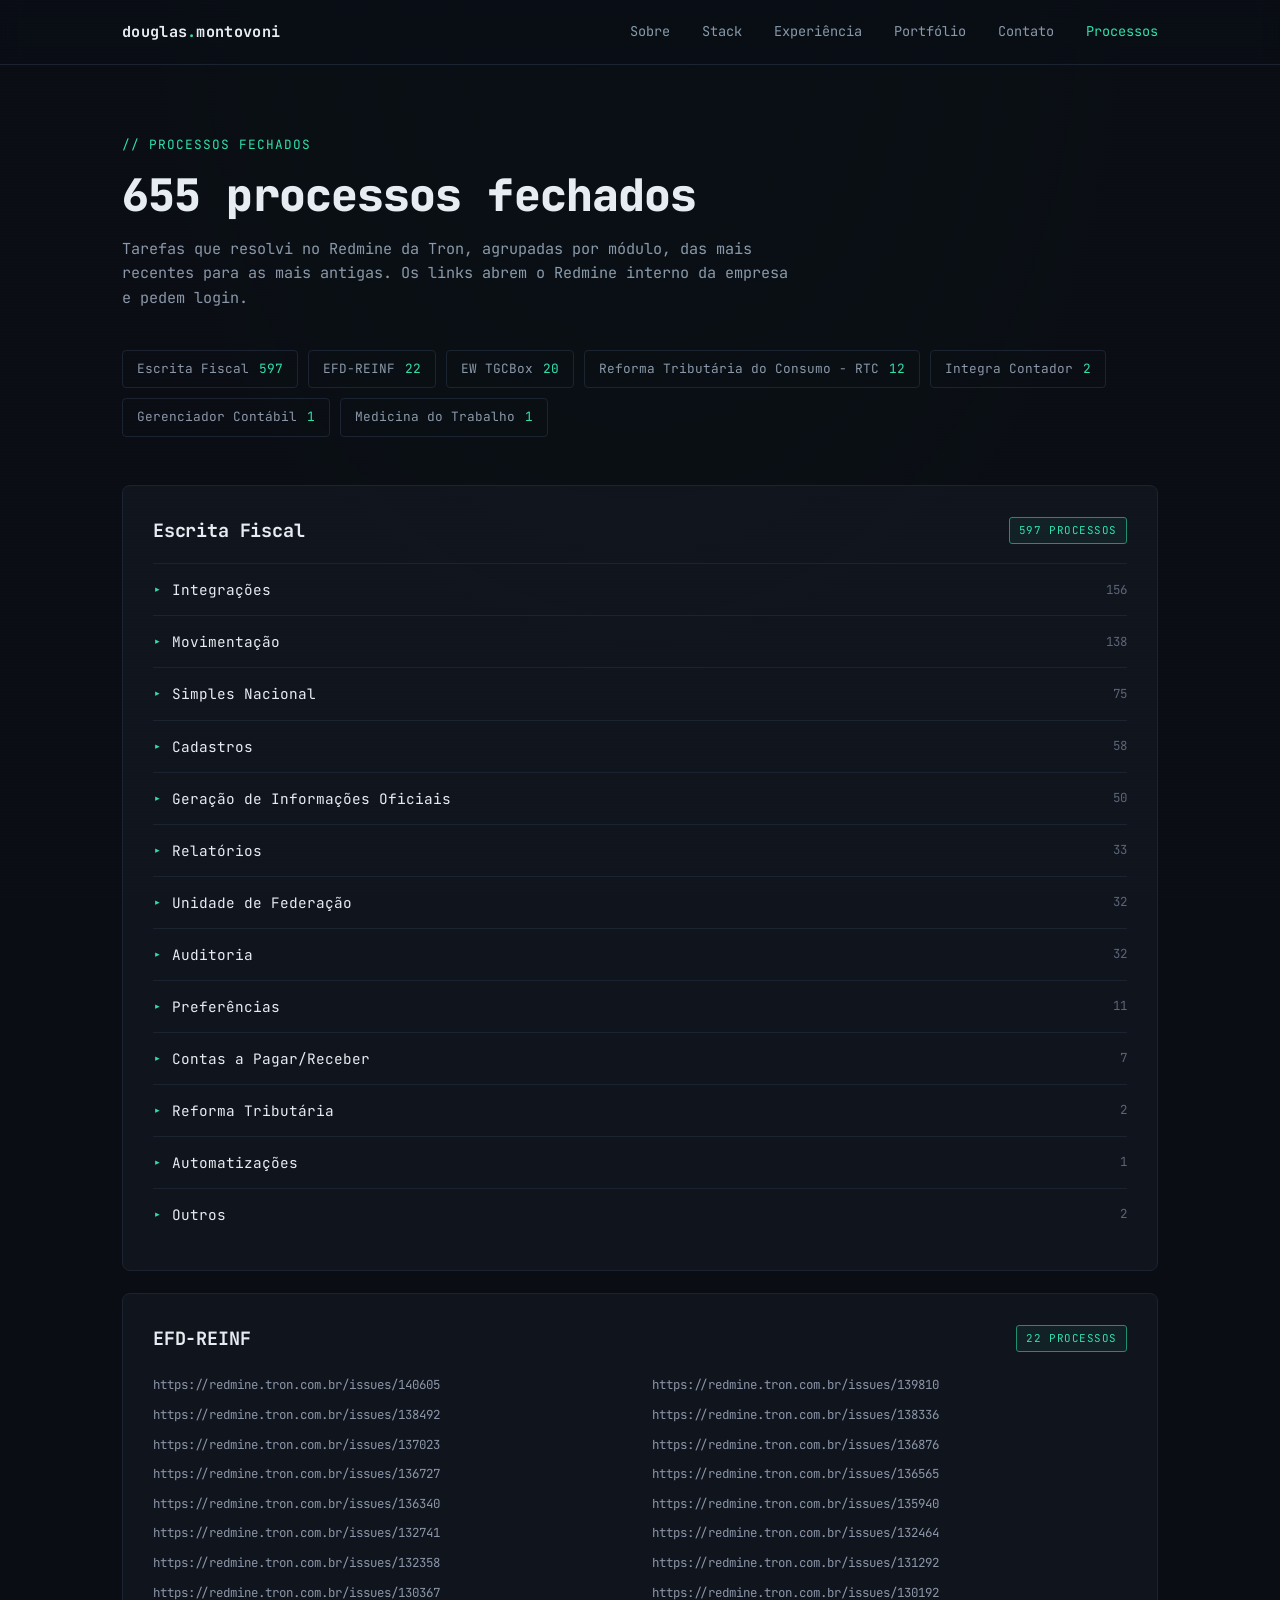
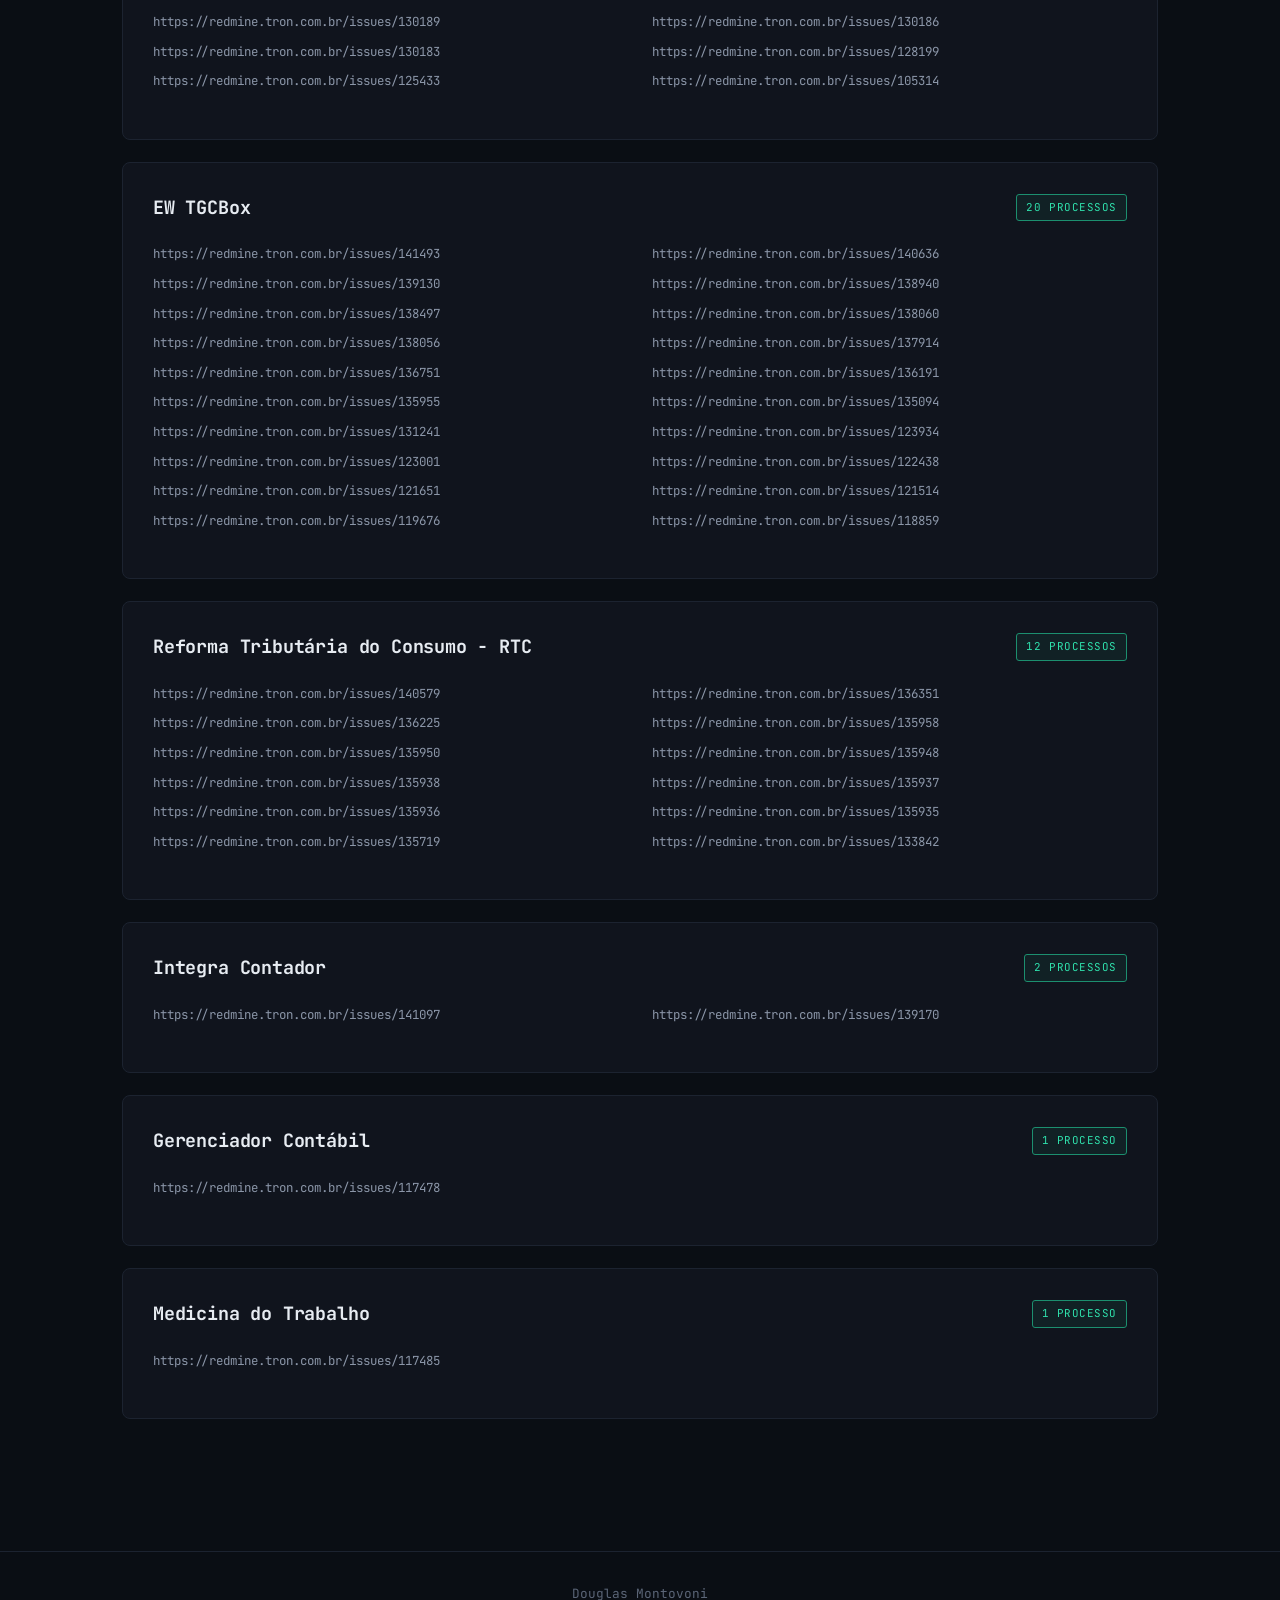
==== processos.html @ 81b737e0 "Portfólio com dados do Redmine e lista de processos fechados por módulo" ====
<!DOCTYPE html>
<html lang="pt-BR">
<head>
<meta charset="UTF-8">
<meta name="viewport" content="width=device-width, initial-scale=1.0">
<title>douglas.montovoni · processos</title>
<meta name="description" content="Processos fechados por Douglas Montovoni no Redmine da Tron Informática, agrupados por módulo.">
<link rel="preconnect" href="https://fonts.googleapis.com">
<link rel="preconnect" href="https://fonts.gstatic.com" crossorigin>
<link href="https://fonts.googleapis.com/css2?family=JetBrains+Mono:ital,wght@0,400;0,500;0,600;0,700;0,800;1,400&display=swap" rel="stylesheet">
<link rel="stylesheet" href="style.css">
</head>
<body>

<div class="scanline" aria-hidden="true"></div>

<header class="nav">
  <div class="nav-inner">
    <a href="index.html" class="logo">douglas<span class="dot">.</span>montovoni</a>
    <nav class="nav-links">
      <a href="index.html#sobre">Sobre</a>
      <a href="index.html#stack">Stack</a>
      <a href="index.html#experiencia">Experiência</a>
      <a href="index.html#portfolio">Portfólio</a>
      <a href="index.html#contato">Contato</a>
      <a href="processos.html" class="active" aria-current="page">Processos</a>
    </nav>
    <button class="nav-toggle" id="navToggle" aria-label="Abrir menu" aria-expanded="false">
      <span></span><span></span><span></span>
    </button>
  </div>
</header>

<main id="top">

  <section class="section proc-page">
    <p class="eyebrow">// processos fechados</p>
    <h1 class="proc-title">655 processos fechados</h1>
    <p class="section-lead">
      Tarefas que resolvi no Redmine da Tron, agrupadas por módulo, das mais recentes para as
      mais antigas. Os links abrem o Redmine interno da empresa e pedem login.
    </p>

    <nav class="proc-index" aria-label="Módulos">
      <a href="#escrita-fiscal">Escrita Fiscal<span>597</span></a>
      <a href="#efd-reinf">EFD-REINF<span>22</span></a>
      <a href="#ew-tgcbox">EW TGCBox<span>20</span></a>
      <a href="#rtc">Reforma Tributária do Consumo - RTC<span>12</span></a>
      <a href="#integra-contador">Integra Contador<span>2</span></a>
      <a href="#gerenciador-contabil">Gerenciador Contábil<span>1</span></a>
      <a href="#medicina-do-trabalho">Medicina do Trabalho<span>1</span></a>
    </nav>

    <section class="proc-group" id="escrita-fiscal">
      <div class="proc-head">
        <h2>Escrita Fiscal</h2>
        <span class="badge badge-green">597 PROCESSOS</span>
      </div>
      <details class="proc-module">
        <summary>Integrações<span>156</span></summary>
        <ul class="proc-links">
          <li><a href="https://redmine.tron.com.br/issues/141479" target="_blank" rel="noopener">https://redmine.tron.com.br/issues/141479</a></li>
          <li><a href="https://redmine.tron.com.br/issues/141370" target="_blank" rel="noopener">https://redmine.tron.com.br/issues/141370</a></li>
          <li><a href="https://redmine.tron.com.br/issues/141354" target="_blank" rel="noopener">https://redmine.tron.com.br/issues/141354</a></li>
          <li><a href="https://redmine.tron.com.br/issues/140937" target="_blank" rel="noopener">https://redmine.tron.com.br/issues/140937</a></li>
          <li><a href="https://redmine.tron.com.br/issues/140872" target="_blank" rel="noopener">https://redmine.tron.com.br/issues/140872</a></li>
          <li><a href="https://redmine.tron.com.br/issues/140393" target="_blank" rel="noopener">https://redmine.tron.com.br/issues/140393</a></li>
          <li><a href="https://redmine.tron.com.br/issues/140334" target="_blank" rel="noopener">https://redmine.tron.com.br/issues/140334</a></li>
          <li><a href="https://redmine.tron.com.br/issues/140317" target="_blank" rel="noopener">https://redmine.tron.com.br/issues/140317</a></li>
          <li><a href="https://redmine.tron.com.br/issues/140130" target="_blank" rel="noopener">https://redmine.tron.com.br/issues/140130</a></li>
          <li><a href="https://redmine.tron.com.br/issues/139894" target="_blank" rel="noopener">https://redmine.tron.com.br/issues/139894</a></li>
          <li><a href="https://redmine.tron.com.br/issues/139866" target="_blank" rel="noopener">https://redmine.tron.com.br/issues/139866</a></li>
          <li><a href="https://redmine.tron.com.br/issues/139793" target="_blank" rel="noopener">https://redmine.tron.com.br/issues/139793</a></li>
          <li><a href="https://redmine.tron.com.br/issues/139784" target="_blank" rel="noopener">https://redmine.tron.com.br/issues/139784</a></li>
          <li><a href="https://redmine.tron.com.br/issues/139617" target="_blank" rel="noopener">https://redmine.tron.com.br/issues/139617</a></li>
          <li><a href="https://redmine.tron.com.br/issues/139510" target="_blank" rel="noopener">https://redmine.tron.com.br/issues/139510</a></li>
          <li><a href="https://redmine.tron.com.br/issues/139502" target="_blank" rel="noopener">https://redmine.tron.com.br/issues/139502</a></li>
          <li><a href="https://redmine.tron.com.br/issues/138902" target="_blank" rel="noopener">https://redmine.tron.com.br/issues/138902</a></li>
          <li><a href="https://redmine.tron.com.br/issues/138738" target="_blank" rel="noopener">https://redmine.tron.com.br/issues/138738</a></li>
          <li><a href="https://redmine.tron.com.br/issues/138735" target="_blank" rel="noopener">https://redmine.tron.com.br/issues/138735</a></li>
          <li><a href="https://redmine.tron.com.br/issues/138684" target="_blank" rel="noopener">https://redmine.tron.com.br/issues/138684</a></li>
          <li><a href="https://redmine.tron.com.br/issues/138554" target="_blank" rel="noopener">https://redmine.tron.com.br/issues/138554</a></li>
          <li><a href="https://redmine.tron.com.br/issues/138434" target="_blank" rel="noopener">https://redmine.tron.com.br/issues/138434</a></li>
          <li><a href="https://redmine.tron.com.br/issues/138380" target="_blank" rel="noopener">https://redmine.tron.com.br/issues/138380</a></li>
          <li><a href="https://redmine.tron.com.br/issues/138280" target="_blank" rel="noopener">https://redmine.tron.com.br/issues/138280</a></li>
          <li><a href="https://redmine.tron.com.br/issues/138157" target="_blank" rel="noopener">https://redmine.tron.com.br/issues/138157</a></li>
          <li><a href="https://redmine.tron.com.br/issues/137812" target="_blank" rel="noopener">https://redmine.tron.com.br/issues/137812</a></li>
          <li><a href="https://redmine.tron.com.br/issues/137732" target="_blank" rel="noopener">https://redmine.tron.com.br/issues/137732</a></li>
          <li><a href="https://redmine.tron.com.br/issues/137659" target="_blank" rel="noopener">https://redmine.tron.com.br/issues/137659</a></li>
          <li><a href="https://redmine.tron.com.br/issues/137511" target="_blank" rel="noopener">https://redmine.tron.com.br/issues/137511</a></li>
          <li><a href="https://redmine.tron.com.br/issues/137447" target="_blank" rel="noopener">https://redmine.tron.com.br/issues/137447</a></li>
          <li><a href="https://redmine.tron.com.br/issues/137438" target="_blank" rel="noopener">https://redmine.tron.com.br/issues/137438</a></li>
          <li><a href="https://redmine.tron.com.br/issues/137350" target="_blank" rel="noopener">https://redmine.tron.com.br/issues/137350</a></li>
          <li><a href="https://redmine.tron.com.br/issues/137327" target="_blank" rel="noopener">https://redmine.tron.com.br/issues/137327</a></li>
          <li><a href="https://redmine.tron.com.br/issues/137308" target="_blank" rel="noopener">https://redmine.tron.com.br/issues/137308</a></li>
          <li><a href="https://redmine.tron.com.br/issues/137244" target="_blank" rel="noopener">https://redmine.tron.com.br/issues/137244</a></li>
          <li><a href="https://redmine.tron.com.br/issues/137202" target="_blank" rel="noopener">https://redmine.tron.com.br/issues/137202</a></li>
          <li><a href="https://redmine.tron.com.br/issues/137103" target="_blank" rel="noopener">https://redmine.tron.com.br/issues/137103</a></li>
          <li><a href="https://redmine.tron.com.br/issues/136828" target="_blank" rel="noopener">https://redmine.tron.com.br/issues/136828</a></li>
          <li><a href="https://redmine.tron.com.br/issues/136823" target="_blank" rel="noopener">https://redmine.tron.com.br/issues/136823</a></li>
          <li><a href="https://redmine.tron.com.br/issues/136818" target="_blank" rel="noopener">https://redmine.tron.com.br/issues/136818</a></li>
          <li><a href="https://redmine.tron.com.br/issues/136585" target="_blank" rel="noopener">https://redmine.tron.com.br/issues/136585</a></li>
          <li><a href="https://redmine.tron.com.br/issues/136570" target="_blank" rel="noopener">https://redmine.tron.com.br/issues/136570</a></li>
          <li><a href="https://redmine.tron.com.br/issues/136563" target="_blank" rel="noopener">https://redmine.tron.com.br/issues/136563</a></li>
          <li><a href="https://redmine.tron.com.br/issues/136557" target="_blank" rel="noopener">https://redmine.tron.com.br/issues/136557</a></li>
          <li><a href="https://redmine.tron.com.br/issues/136524" target="_blank" rel="noopener">https://redmine.tron.com.br/issues/136524</a></li>
          <li><a href="https://redmine.tron.com.br/issues/136482" target="_blank" rel="noopener">https://redmine.tron.com.br/issues/136482</a></li>
          <li><a href="https://redmine.tron.com.br/issues/136411" target="_blank" rel="noopener">https://redmine.tron.com.br/issues/136411</a></li>
          <li><a href="https://redmine.tron.com.br/issues/136393" target="_blank" rel="noopener">https://redmine.tron.com.br/issues/136393</a></li>
          <li><a href="https://redmine.tron.com.br/issues/136117" target="_blank" rel="noopener">https://redmine.tron.com.br/issues/136117</a></li>
          <li><a href="https://redmine.tron.com.br/issues/136097" target="_blank" rel="noopener">https://redmine.tron.com.br/issues/136097</a></li>
          <li><a href="https://redmine.tron.com.br/issues/136036" target="_blank" rel="noopener">https://redmine.tron.com.br/issues/136036</a></li>
          <li><a href="https://redmine.tron.com.br/issues/136034" target="_blank" rel="noopener">https://redmine.tron.com.br/issues/136034</a></li>
          <li><a href="https://redmine.tron.com.br/issues/136032" target="_blank" rel="noopener">https://redmine.tron.com.br/issues/136032</a></li>
          <li><a href="https://redmine.tron.com.br/issues/135806" target="_blank" rel="noopener">https://redmine.tron.com.br/issues/135806</a></li>
          <li><a href="https://redmine.tron.com.br/issues/135145" target="_blank" rel="noopener">https://redmine.tron.com.br/issues/135145</a></li>
          <li><a href="https://redmine.tron.com.br/issues/135085" target="_blank" rel="noopener">https://redmine.tron.com.br/issues/135085</a></li>
          <li><a href="https://redmine.tron.com.br/issues/134230" target="_blank" rel="noopener">https://redmine.tron.com.br/issues/134230</a></li>
          <li><a href="https://redmine.tron.com.br/issues/134221" target="_blank" rel="noopener">https://redmine.tron.com.br/issues/134221</a></li>
          <li><a href="https://redmine.tron.com.br/issues/134104" target="_blank" rel="noopener">https://redmine.tron.com.br/issues/134104</a></li>
          <li><a href="https://redmine.tron.com.br/issues/134004" target="_blank" rel="noopener">https://redmine.tron.com.br/issues/134004</a></li>
          <li><a href="https://redmine.tron.com.br/issues/133938" target="_blank" rel="noopener">https://redmine.tron.com.br/issues/133938</a></li>
          <li><a href="https://redmine.tron.com.br/issues/133809" target="_blank" rel="noopener">https://redmine.tron.com.br/issues/133809</a></li>
          <li><a href="https://redmine.tron.com.br/issues/133546" target="_blank" rel="noopener">https://redmine.tron.com.br/issues/133546</a></li>
          <li><a href="https://redmine.tron.com.br/issues/133534" target="_blank" rel="noopener">https://redmine.tron.com.br/issues/133534</a></li>
          <li><a href="https://redmine.tron.com.br/issues/133510" target="_blank" rel="noopener">https://redmine.tron.com.br/issues/133510</a></li>
          <li><a href="https://redmine.tron.com.br/issues/133404" target="_blank" rel="noopener">https://redmine.tron.com.br/issues/133404</a></li>
          <li><a href="https://redmine.tron.com.br/issues/133250" target="_blank" rel="noopener">https://redmine.tron.com.br/issues/133250</a></li>
          <li><a href="https://redmine.tron.com.br/issues/133190" target="_blank" rel="noopener">https://redmine.tron.com.br/issues/133190</a></li>
          <li><a href="https://redmine.tron.com.br/issues/132918" target="_blank" rel="noopener">https://redmine.tron.com.br/issues/132918</a></li>
          <li><a href="https://redmine.tron.com.br/issues/132838" target="_blank" rel="noopener">https://redmine.tron.com.br/issues/132838</a></li>
          <li><a href="https://redmine.tron.com.br/issues/132717" target="_blank" rel="noopener">https://redmine.tron.com.br/issues/132717</a></li>
          <li><a href="https://redmine.tron.com.br/issues/132649" target="_blank" rel="noopener">https://redmine.tron.com.br/issues/132649</a></li>
          <li><a href="https://redmine.tron.com.br/issues/132466" target="_blank" rel="noopener">https://redmine.tron.com.br/issues/132466</a></li>
          <li><a href="https://redmine.tron.com.br/issues/131566" target="_blank" rel="noopener">https://redmine.tron.com.br/issues/131566</a></li>
          <li><a href="https://redmine.tron.com.br/issues/131457" target="_blank" rel="noopener">https://redmine.tron.com.br/issues/131457</a></li>
          <li><a href="https://redmine.tron.com.br/issues/131211" target="_blank" rel="noopener">https://redmine.tron.com.br/issues/131211</a></li>
          <li><a href="https://redmine.tron.com.br/issues/131175" target="_blank" rel="noopener">https://redmine.tron.com.br/issues/131175</a></li>
          <li><a href="https://redmine.tron.com.br/issues/130991" target="_blank" rel="noopener">https://redmine.tron.com.br/issues/130991</a></li>
          <li><a href="https://redmine.tron.com.br/issues/130982" target="_blank" rel="noopener">https://redmine.tron.com.br/issues/130982</a></li>
          <li><a href="https://redmine.tron.com.br/issues/130675" target="_blank" rel="noopener">https://redmine.tron.com.br/issues/130675</a></li>
          <li><a href="https://redmine.tron.com.br/issues/130505" target="_blank" rel="noopener">https://redmine.tron.com.br/issues/130505</a></li>
          <li><a href="https://redmine.tron.com.br/issues/130231" target="_blank" rel="noopener">https://redmine.tron.com.br/issues/130231</a></li>
          <li><a href="https://redmine.tron.com.br/issues/128997" target="_blank" rel="noopener">https://redmine.tron.com.br/issues/128997</a></li>
          <li><a href="https://redmine.tron.com.br/issues/128995" target="_blank" rel="noopener">https://redmine.tron.com.br/issues/128995</a></li>
          <li><a href="https://redmine.tron.com.br/issues/128987" target="_blank" rel="noopener">https://redmine.tron.com.br/issues/128987</a></li>
          <li><a href="https://redmine.tron.com.br/issues/128814" target="_blank" rel="noopener">https://redmine.tron.com.br/issues/128814</a></li>
          <li><a href="https://redmine.tron.com.br/issues/128766" target="_blank" rel="noopener">https://redmine.tron.com.br/issues/128766</a></li>
          <li><a href="https://redmine.tron.com.br/issues/128722" target="_blank" rel="noopener">https://redmine.tron.com.br/issues/128722</a></li>
          <li><a href="https://redmine.tron.com.br/issues/128586" target="_blank" rel="noopener">https://redmine.tron.com.br/issues/128586</a></li>
          <li><a href="https://redmine.tron.com.br/issues/128549" target="_blank" rel="noopener">https://redmine.tron.com.br/issues/128549</a></li>
          <li><a href="https://redmine.tron.com.br/issues/128504" target="_blank" rel="noopener">https://redmine.tron.com.br/issues/128504</a></li>
          <li><a href="https://redmine.tron.com.br/issues/128132" target="_blank" rel="noopener">https://redmine.tron.com.br/issues/128132</a></li>
          <li><a href="https://redmine.tron.com.br/issues/127882" target="_blank" rel="noopener">https://redmine.tron.com.br/issues/127882</a></li>
          <li><a href="https://redmine.tron.com.br/issues/127794" target="_blank" rel="noopener">https://redmine.tron.com.br/issues/127794</a></li>
          <li><a href="https://redmine.tron.com.br/issues/127655" target="_blank" rel="noopener">https://redmine.tron.com.br/issues/127655</a></li>
          <li><a href="https://redmine.tron.com.br/issues/127566" target="_blank" rel="noopener">https://redmine.tron.com.br/issues/127566</a></li>
          <li><a href="https://redmine.tron.com.br/issues/127395" target="_blank" rel="noopener">https://redmine.tron.com.br/issues/127395</a></li>
          <li><a href="https://redmine.tron.com.br/issues/127333" target="_blank" rel="noopener">https://redmine.tron.com.br/issues/127333</a></li>
          <li><a href="https://redmine.tron.com.br/issues/127022" target="_blank" rel="noopener">https://redmine.tron.com.br/issues/127022</a></li>
          <li><a href="https://redmine.tron.com.br/issues/126844" target="_blank" rel="noopener">https://redmine.tron.com.br/issues/126844</a></li>
          <li><a href="https://redmine.tron.com.br/issues/126785" target="_blank" rel="noopener">https://redmine.tron.com.br/issues/126785</a></li>
          <li><a href="https://redmine.tron.com.br/issues/126360" target="_blank" rel="noopener">https://redmine.tron.com.br/issues/126360</a></li>
          <li><a href="https://redmine.tron.com.br/issues/125943" target="_blank" rel="noopener">https://redmine.tron.com.br/issues/125943</a></li>
          <li><a href="https://redmine.tron.com.br/issues/125933" target="_blank" rel="noopener">https://redmine.tron.com.br/issues/125933</a></li>
          <li><a href="https://redmine.tron.com.br/issues/125917" target="_blank" rel="noopener">https://redmine.tron.com.br/issues/125917</a></li>
          <li><a href="https://redmine.tron.com.br/issues/125893" target="_blank" rel="noopener">https://redmine.tron.com.br/issues/125893</a></li>
          <li><a href="https://redmine.tron.com.br/issues/125886" target="_blank" rel="noopener">https://redmine.tron.com.br/issues/125886</a></li>
          <li><a href="https://redmine.tron.com.br/issues/125628" target="_blank" rel="noopener">https://redmine.tron.com.br/issues/125628</a></li>
          <li><a href="https://redmine.tron.com.br/issues/125619" target="_blank" rel="noopener">https://redmine.tron.com.br/issues/125619</a></li>
          <li><a href="https://redmine.tron.com.br/issues/123106" target="_blank" rel="noopener">https://redmine.tron.com.br/issues/123106</a></li>
          <li><a href="https://redmine.tron.com.br/issues/122472" target="_blank" rel="noopener">https://redmine.tron.com.br/issues/122472</a></li>
          <li><a href="https://redmine.tron.com.br/issues/122452" target="_blank" rel="noopener">https://redmine.tron.com.br/issues/122452</a></li>
          <li><a href="https://redmine.tron.com.br/issues/122423" target="_blank" rel="noopener">https://redmine.tron.com.br/issues/122423</a></li>
          <li><a href="https://redmine.tron.com.br/issues/122263" target="_blank" rel="noopener">https://redmine.tron.com.br/issues/122263</a></li>
          <li><a href="https://redmine.tron.com.br/issues/122234" target="_blank" rel="noopener">https://redmine.tron.com.br/issues/122234</a></li>
          <li><a href="https://redmine.tron.com.br/issues/122155" target="_blank" rel="noopener">https://redmine.tron.com.br/issues/122155</a></li>
          <li><a href="https://redmine.tron.com.br/issues/122042" target="_blank" rel="noopener">https://redmine.tron.com.br/issues/122042</a></li>
          <li><a href="https://redmine.tron.com.br/issues/122034" target="_blank" rel="noopener">https://redmine.tron.com.br/issues/122034</a></li>
          <li><a href="https://redmine.tron.com.br/issues/121937" target="_blank" rel="noopener">https://redmine.tron.com.br/issues/121937</a></li>
          <li><a href="https://redmine.tron.com.br/issues/121591" target="_blank" rel="noopener">https://redmine.tron.com.br/issues/121591</a></li>
          <li><a href="https://redmine.tron.com.br/issues/121480" target="_blank" rel="noopener">https://redmine.tron.com.br/issues/121480</a></li>
          <li><a href="https://redmine.tron.com.br/issues/121386" target="_blank" rel="noopener">https://redmine.tron.com.br/issues/121386</a></li>
          <li><a href="https://redmine.tron.com.br/issues/121269" target="_blank" rel="noopener">https://redmine.tron.com.br/issues/121269</a></li>
          <li><a href="https://redmine.tron.com.br/issues/120991" target="_blank" rel="noopener">https://redmine.tron.com.br/issues/120991</a></li>
          <li><a href="https://redmine.tron.com.br/issues/120964" target="_blank" rel="noopener">https://redmine.tron.com.br/issues/120964</a></li>
          <li><a href="https://redmine.tron.com.br/issues/120947" target="_blank" rel="noopener">https://redmine.tron.com.br/issues/120947</a></li>
          <li><a href="https://redmine.tron.com.br/issues/120818" target="_blank" rel="noopener">https://redmine.tron.com.br/issues/120818</a></li>
          <li><a href="https://redmine.tron.com.br/issues/120777" target="_blank" rel="noopener">https://redmine.tron.com.br/issues/120777</a></li>
          <li><a href="https://redmine.tron.com.br/issues/120608" target="_blank" rel="noopener">https://redmine.tron.com.br/issues/120608</a></li>
          <li><a href="https://redmine.tron.com.br/issues/120543" target="_blank" rel="noopener">https://redmine.tron.com.br/issues/120543</a></li>
          <li><a href="https://redmine.tron.com.br/issues/119906" target="_blank" rel="noopener">https://redmine.tron.com.br/issues/119906</a></li>
          <li><a href="https://redmine.tron.com.br/issues/119757" target="_blank" rel="noopener">https://redmine.tron.com.br/issues/119757</a></li>
          <li><a href="https://redmine.tron.com.br/issues/119394" target="_blank" rel="noopener">https://redmine.tron.com.br/issues/119394</a></li>
          <li><a href="https://redmine.tron.com.br/issues/119339" target="_blank" rel="noopener">https://redmine.tron.com.br/issues/119339</a></li>
          <li><a href="https://redmine.tron.com.br/issues/119203" target="_blank" rel="noopener">https://redmine.tron.com.br/issues/119203</a></li>
          <li><a href="https://redmine.tron.com.br/issues/119164" target="_blank" rel="noopener">https://redmine.tron.com.br/issues/119164</a></li>
          <li><a href="https://redmine.tron.com.br/issues/118878" target="_blank" rel="noopener">https://redmine.tron.com.br/issues/118878</a></li>
          <li><a href="https://redmine.tron.com.br/issues/118459" target="_blank" rel="noopener">https://redmine.tron.com.br/issues/118459</a></li>
          <li><a href="https://redmine.tron.com.br/issues/118357" target="_blank" rel="noopener">https://redmine.tron.com.br/issues/118357</a></li>
          <li><a href="https://redmine.tron.com.br/issues/117822" target="_blank" rel="noopener">https://redmine.tron.com.br/issues/117822</a></li>
          <li><a href="https://redmine.tron.com.br/issues/117790" target="_blank" rel="noopener">https://redmine.tron.com.br/issues/117790</a></li>
          <li><a href="https://redmine.tron.com.br/issues/117064" target="_blank" rel="noopener">https://redmine.tron.com.br/issues/117064</a></li>
          <li><a href="https://redmine.tron.com.br/issues/116953" target="_blank" rel="noopener">https://redmine.tron.com.br/issues/116953</a></li>
          <li><a href="https://redmine.tron.com.br/issues/116921" target="_blank" rel="noopener">https://redmine.tron.com.br/issues/116921</a></li>
          <li><a href="https://redmine.tron.com.br/issues/116896" target="_blank" rel="noopener">https://redmine.tron.com.br/issues/116896</a></li>
          <li><a href="https://redmine.tron.com.br/issues/116831" target="_blank" rel="noopener">https://redmine.tron.com.br/issues/116831</a></li>
          <li><a href="https://redmine.tron.com.br/issues/116497" target="_blank" rel="noopener">https://redmine.tron.com.br/issues/116497</a></li>
          <li><a href="https://redmine.tron.com.br/issues/116218" target="_blank" rel="noopener">https://redmine.tron.com.br/issues/116218</a></li>
          <li><a href="https://redmine.tron.com.br/issues/115424" target="_blank" rel="noopener">https://redmine.tron.com.br/issues/115424</a></li>
          <li><a href="https://redmine.tron.com.br/issues/115039" target="_blank" rel="noopener">https://redmine.tron.com.br/issues/115039</a></li>
          <li><a href="https://redmine.tron.com.br/issues/113218" target="_blank" rel="noopener">https://redmine.tron.com.br/issues/113218</a></li>
          <li><a href="https://redmine.tron.com.br/issues/112368" target="_blank" rel="noopener">https://redmine.tron.com.br/issues/112368</a></li>
          <li><a href="https://redmine.tron.com.br/issues/102180" target="_blank" rel="noopener">https://redmine.tron.com.br/issues/102180</a></li>
          <li><a href="https://redmine.tron.com.br/issues/96192" target="_blank" rel="noopener">https://redmine.tron.com.br/issues/96192</a></li>
          <li><a href="https://redmine.tron.com.br/issues/86378" target="_blank" rel="noopener">https://redmine.tron.com.br/issues/86378</a></li>
          <li><a href="https://redmine.tron.com.br/issues/54546" target="_blank" rel="noopener">https://redmine.tron.com.br/issues/54546</a></li>
        </ul>
      </details>
      <details class="proc-module">
        <summary>Movimentação<span>138</span></summary>
        <ul class="proc-links">
          <li><a href="https://redmine.tron.com.br/issues/141489" target="_blank" rel="noopener">https://redmine.tron.com.br/issues/141489</a></li>
          <li><a href="https://redmine.tron.com.br/issues/141429" target="_blank" rel="noopener">https://redmine.tron.com.br/issues/141429</a></li>
          <li><a href="https://redmine.tron.com.br/issues/140815" target="_blank" rel="noopener">https://redmine.tron.com.br/issues/140815</a></li>
          <li><a href="https://redmine.tron.com.br/issues/140520" target="_blank" rel="noopener">https://redmine.tron.com.br/issues/140520</a></li>
          <li><a href="https://redmine.tron.com.br/issues/140423" target="_blank" rel="noopener">https://redmine.tron.com.br/issues/140423</a></li>
          <li><a href="https://redmine.tron.com.br/issues/140402" target="_blank" rel="noopener">https://redmine.tron.com.br/issues/140402</a></li>
          <li><a href="https://redmine.tron.com.br/issues/140240" target="_blank" rel="noopener">https://redmine.tron.com.br/issues/140240</a></li>
          <li><a href="https://redmine.tron.com.br/issues/140236" target="_blank" rel="noopener">https://redmine.tron.com.br/issues/140236</a></li>
          <li><a href="https://redmine.tron.com.br/issues/140137" target="_blank" rel="noopener">https://redmine.tron.com.br/issues/140137</a></li>
          <li><a href="https://redmine.tron.com.br/issues/139928" target="_blank" rel="noopener">https://redmine.tron.com.br/issues/139928</a></li>
          <li><a href="https://redmine.tron.com.br/issues/139904" target="_blank" rel="noopener">https://redmine.tron.com.br/issues/139904</a></li>
          <li><a href="https://redmine.tron.com.br/issues/139873" target="_blank" rel="noopener">https://redmine.tron.com.br/issues/139873</a></li>
          <li><a href="https://redmine.tron.com.br/issues/139846" target="_blank" rel="noopener">https://redmine.tron.com.br/issues/139846</a></li>
          <li><a href="https://redmine.tron.com.br/issues/139620" target="_blank" rel="noopener">https://redmine.tron.com.br/issues/139620</a></li>
          <li><a href="https://redmine.tron.com.br/issues/139613" target="_blank" rel="noopener">https://redmine.tron.com.br/issues/139613</a></li>
          <li><a href="https://redmine.tron.com.br/issues/139243" target="_blank" rel="noopener">https://redmine.tron.com.br/issues/139243</a></li>
          <li><a href="https://redmine.tron.com.br/issues/139133" target="_blank" rel="noopener">https://redmine.tron.com.br/issues/139133</a></li>
          <li><a href="https://redmine.tron.com.br/issues/139053" target="_blank" rel="noopener">https://redmine.tron.com.br/issues/139053</a></li>
          <li><a href="https://redmine.tron.com.br/issues/138654" target="_blank" rel="noopener">https://redmine.tron.com.br/issues/138654</a></li>
          <li><a href="https://redmine.tron.com.br/issues/138394" target="_blank" rel="noopener">https://redmine.tron.com.br/issues/138394</a></li>
          <li><a href="https://redmine.tron.com.br/issues/137578" target="_blank" rel="noopener">https://redmine.tron.com.br/issues/137578</a></li>
          <li><a href="https://redmine.tron.com.br/issues/137516" target="_blank" rel="noopener">https://redmine.tron.com.br/issues/137516</a></li>
          <li><a href="https://redmine.tron.com.br/issues/137500" target="_blank" rel="noopener">https://redmine.tron.com.br/issues/137500</a></li>
          <li><a href="https://redmine.tron.com.br/issues/137457" target="_blank" rel="noopener">https://redmine.tron.com.br/issues/137457</a></li>
          <li><a href="https://redmine.tron.com.br/issues/137252" target="_blank" rel="noopener">https://redmine.tron.com.br/issues/137252</a></li>
          <li><a href="https://redmine.tron.com.br/issues/137218" target="_blank" rel="noopener">https://redmine.tron.com.br/issues/137218</a></li>
          <li><a href="https://redmine.tron.com.br/issues/137145" target="_blank" rel="noopener">https://redmine.tron.com.br/issues/137145</a></li>
          <li><a href="https://redmine.tron.com.br/issues/136831" target="_blank" rel="noopener">https://redmine.tron.com.br/issues/136831</a></li>
          <li><a href="https://redmine.tron.com.br/issues/136829" target="_blank" rel="noopener">https://redmine.tron.com.br/issues/136829</a></li>
          <li><a href="https://redmine.tron.com.br/issues/136717" target="_blank" rel="noopener">https://redmine.tron.com.br/issues/136717</a></li>
          <li><a href="https://redmine.tron.com.br/issues/136643" target="_blank" rel="noopener">https://redmine.tron.com.br/issues/136643</a></li>
          <li><a href="https://redmine.tron.com.br/issues/136639" target="_blank" rel="noopener">https://redmine.tron.com.br/issues/136639</a></li>
          <li><a href="https://redmine.tron.com.br/issues/136495" target="_blank" rel="noopener">https://redmine.tron.com.br/issues/136495</a></li>
          <li><a href="https://redmine.tron.com.br/issues/136470" target="_blank" rel="noopener">https://redmine.tron.com.br/issues/136470</a></li>
          <li><a href="https://redmine.tron.com.br/issues/136259" target="_blank" rel="noopener">https://redmine.tron.com.br/issues/136259</a></li>
          <li><a href="https://redmine.tron.com.br/issues/136064" target="_blank" rel="noopener">https://redmine.tron.com.br/issues/136064</a></li>
          <li><a href="https://redmine.tron.com.br/issues/136061" target="_blank" rel="noopener">https://redmine.tron.com.br/issues/136061</a></li>
          <li><a href="https://redmine.tron.com.br/issues/136042" target="_blank" rel="noopener">https://redmine.tron.com.br/issues/136042</a></li>
          <li><a href="https://redmine.tron.com.br/issues/135365" target="_blank" rel="noopener">https://redmine.tron.com.br/issues/135365</a></li>
          <li><a href="https://redmine.tron.com.br/issues/134514" target="_blank" rel="noopener">https://redmine.tron.com.br/issues/134514</a></li>
          <li><a href="https://redmine.tron.com.br/issues/134189" target="_blank" rel="noopener">https://redmine.tron.com.br/issues/134189</a></li>
          <li><a href="https://redmine.tron.com.br/issues/134052" target="_blank" rel="noopener">https://redmine.tron.com.br/issues/134052</a></li>
          <li><a href="https://redmine.tron.com.br/issues/133963" target="_blank" rel="noopener">https://redmine.tron.com.br/issues/133963</a></li>
          <li><a href="https://redmine.tron.com.br/issues/133576" target="_blank" rel="noopener">https://redmine.tron.com.br/issues/133576</a></li>
          <li><a href="https://redmine.tron.com.br/issues/133265" target="_blank" rel="noopener">https://redmine.tron.com.br/issues/133265</a></li>
          <li><a href="https://redmine.tron.com.br/issues/133258" target="_blank" rel="noopener">https://redmine.tron.com.br/issues/133258</a></li>
          <li><a href="https://redmine.tron.com.br/issues/132962" target="_blank" rel="noopener">https://redmine.tron.com.br/issues/132962</a></li>
          <li><a href="https://redmine.tron.com.br/issues/132767" target="_blank" rel="noopener">https://redmine.tron.com.br/issues/132767</a></li>
          <li><a href="https://redmine.tron.com.br/issues/132609" target="_blank" rel="noopener">https://redmine.tron.com.br/issues/132609</a></li>
          <li><a href="https://redmine.tron.com.br/issues/132580" target="_blank" rel="noopener">https://redmine.tron.com.br/issues/132580</a></li>
          <li><a href="https://redmine.tron.com.br/issues/132576" target="_blank" rel="noopener">https://redmine.tron.com.br/issues/132576</a></li>
          <li><a href="https://redmine.tron.com.br/issues/132563" target="_blank" rel="noopener">https://redmine.tron.com.br/issues/132563</a></li>
          <li><a href="https://redmine.tron.com.br/issues/132523" target="_blank" rel="noopener">https://redmine.tron.com.br/issues/132523</a></li>
          <li><a href="https://redmine.tron.com.br/issues/132485" target="_blank" rel="noopener">https://redmine.tron.com.br/issues/132485</a></li>
          <li><a href="https://redmine.tron.com.br/issues/132470" target="_blank" rel="noopener">https://redmine.tron.com.br/issues/132470</a></li>
          <li><a href="https://redmine.tron.com.br/issues/132128" target="_blank" rel="noopener">https://redmine.tron.com.br/issues/132128</a></li>
          <li><a href="https://redmine.tron.com.br/issues/131694" target="_blank" rel="noopener">https://redmine.tron.com.br/issues/131694</a></li>
          <li><a href="https://redmine.tron.com.br/issues/131581" target="_blank" rel="noopener">https://redmine.tron.com.br/issues/131581</a></li>
          <li><a href="https://redmine.tron.com.br/issues/131387" target="_blank" rel="noopener">https://redmine.tron.com.br/issues/131387</a></li>
          <li><a href="https://redmine.tron.com.br/issues/131197" target="_blank" rel="noopener">https://redmine.tron.com.br/issues/131197</a></li>
          <li><a href="https://redmine.tron.com.br/issues/130968" target="_blank" rel="noopener">https://redmine.tron.com.br/issues/130968</a></li>
          <li><a href="https://redmine.tron.com.br/issues/130643" target="_blank" rel="noopener">https://redmine.tron.com.br/issues/130643</a></li>
          <li><a href="https://redmine.tron.com.br/issues/130370" target="_blank" rel="noopener">https://redmine.tron.com.br/issues/130370</a></li>
          <li><a href="https://redmine.tron.com.br/issues/130041" target="_blank" rel="noopener">https://redmine.tron.com.br/issues/130041</a></li>
          <li><a href="https://redmine.tron.com.br/issues/129955" target="_blank" rel="noopener">https://redmine.tron.com.br/issues/129955</a></li>
          <li><a href="https://redmine.tron.com.br/issues/129882" target="_blank" rel="noopener">https://redmine.tron.com.br/issues/129882</a></li>
          <li><a href="https://redmine.tron.com.br/issues/129417" target="_blank" rel="noopener">https://redmine.tron.com.br/issues/129417</a></li>
          <li><a href="https://redmine.tron.com.br/issues/128843" target="_blank" rel="noopener">https://redmine.tron.com.br/issues/128843</a></li>
          <li><a href="https://redmine.tron.com.br/issues/128593" target="_blank" rel="noopener">https://redmine.tron.com.br/issues/128593</a></li>
          <li><a href="https://redmine.tron.com.br/issues/128590" target="_blank" rel="noopener">https://redmine.tron.com.br/issues/128590</a></li>
          <li><a href="https://redmine.tron.com.br/issues/128012" target="_blank" rel="noopener">https://redmine.tron.com.br/issues/128012</a></li>
          <li><a href="https://redmine.tron.com.br/issues/127691" target="_blank" rel="noopener">https://redmine.tron.com.br/issues/127691</a></li>
          <li><a href="https://redmine.tron.com.br/issues/127509" target="_blank" rel="noopener">https://redmine.tron.com.br/issues/127509</a></li>
          <li><a href="https://redmine.tron.com.br/issues/127451" target="_blank" rel="noopener">https://redmine.tron.com.br/issues/127451</a></li>
          <li><a href="https://redmine.tron.com.br/issues/127099" target="_blank" rel="noopener">https://redmine.tron.com.br/issues/127099</a></li>
          <li><a href="https://redmine.tron.com.br/issues/127025" target="_blank" rel="noopener">https://redmine.tron.com.br/issues/127025</a></li>
          <li><a href="https://redmine.tron.com.br/issues/126895" target="_blank" rel="noopener">https://redmine.tron.com.br/issues/126895</a></li>
          <li><a href="https://redmine.tron.com.br/issues/126797" target="_blank" rel="noopener">https://redmine.tron.com.br/issues/126797</a></li>
          <li><a href="https://redmine.tron.com.br/issues/126736" target="_blank" rel="noopener">https://redmine.tron.com.br/issues/126736</a></li>
          <li><a href="https://redmine.tron.com.br/issues/126492" target="_blank" rel="noopener">https://redmine.tron.com.br/issues/126492</a></li>
          <li><a href="https://redmine.tron.com.br/issues/126478" target="_blank" rel="noopener">https://redmine.tron.com.br/issues/126478</a></li>
          <li><a href="https://redmine.tron.com.br/issues/125932" target="_blank" rel="noopener">https://redmine.tron.com.br/issues/125932</a></li>
          <li><a href="https://redmine.tron.com.br/issues/125531" target="_blank" rel="noopener">https://redmine.tron.com.br/issues/125531</a></li>
          <li><a href="https://redmine.tron.com.br/issues/125478" target="_blank" rel="noopener">https://redmine.tron.com.br/issues/125478</a></li>
          <li><a href="https://redmine.tron.com.br/issues/125477" target="_blank" rel="noopener">https://redmine.tron.com.br/issues/125477</a></li>
          <li><a href="https://redmine.tron.com.br/issues/125387" target="_blank" rel="noopener">https://redmine.tron.com.br/issues/125387</a></li>
          <li><a href="https://redmine.tron.com.br/issues/125364" target="_blank" rel="noopener">https://redmine.tron.com.br/issues/125364</a></li>
          <li><a href="https://redmine.tron.com.br/issues/125237" target="_blank" rel="noopener">https://redmine.tron.com.br/issues/125237</a></li>
          <li><a href="https://redmine.tron.com.br/issues/125223" target="_blank" rel="noopener">https://redmine.tron.com.br/issues/125223</a></li>
          <li><a href="https://redmine.tron.com.br/issues/125151" target="_blank" rel="noopener">https://redmine.tron.com.br/issues/125151</a></li>
          <li><a href="https://redmine.tron.com.br/issues/124478" target="_blank" rel="noopener">https://redmine.tron.com.br/issues/124478</a></li>
          <li><a href="https://redmine.tron.com.br/issues/123913" target="_blank" rel="noopener">https://redmine.tron.com.br/issues/123913</a></li>
          <li><a href="https://redmine.tron.com.br/issues/123855" target="_blank" rel="noopener">https://redmine.tron.com.br/issues/123855</a></li>
          <li><a href="https://redmine.tron.com.br/issues/123659" target="_blank" rel="noopener">https://redmine.tron.com.br/issues/123659</a></li>
          <li><a href="https://redmine.tron.com.br/issues/123503" target="_blank" rel="noopener">https://redmine.tron.com.br/issues/123503</a></li>
          <li><a href="https://redmine.tron.com.br/issues/123459" target="_blank" rel="noopener">https://redmine.tron.com.br/issues/123459</a></li>
          <li><a href="https://redmine.tron.com.br/issues/123390" target="_blank" rel="noopener">https://redmine.tron.com.br/issues/123390</a></li>
          <li><a href="https://redmine.tron.com.br/issues/123088" target="_blank" rel="noopener">https://redmine.tron.com.br/issues/123088</a></li>
          <li><a href="https://redmine.tron.com.br/issues/122950" target="_blank" rel="noopener">https://redmine.tron.com.br/issues/122950</a></li>
          <li><a href="https://redmine.tron.com.br/issues/122885" target="_blank" rel="noopener">https://redmine.tron.com.br/issues/122885</a></li>
          <li><a href="https://redmine.tron.com.br/issues/122857" target="_blank" rel="noopener">https://redmine.tron.com.br/issues/122857</a></li>
          <li><a href="https://redmine.tron.com.br/issues/122255" target="_blank" rel="noopener">https://redmine.tron.com.br/issues/122255</a></li>
          <li><a href="https://redmine.tron.com.br/issues/122156" target="_blank" rel="noopener">https://redmine.tron.com.br/issues/122156</a></li>
          <li><a href="https://redmine.tron.com.br/issues/121866" target="_blank" rel="noopener">https://redmine.tron.com.br/issues/121866</a></li>
          <li><a href="https://redmine.tron.com.br/issues/121859" target="_blank" rel="noopener">https://redmine.tron.com.br/issues/121859</a></li>
          <li><a href="https://redmine.tron.com.br/issues/121478" target="_blank" rel="noopener">https://redmine.tron.com.br/issues/121478</a></li>
          <li><a href="https://redmine.tron.com.br/issues/121391" target="_blank" rel="noopener">https://redmine.tron.com.br/issues/121391</a></li>
          <li><a href="https://redmine.tron.com.br/issues/121285" target="_blank" rel="noopener">https://redmine.tron.com.br/issues/121285</a></li>
          <li><a href="https://redmine.tron.com.br/issues/121251" target="_blank" rel="noopener">https://redmine.tron.com.br/issues/121251</a></li>
          <li><a href="https://redmine.tron.com.br/issues/121203" target="_blank" rel="noopener">https://redmine.tron.com.br/issues/121203</a></li>
          <li><a href="https://redmine.tron.com.br/issues/121138" target="_blank" rel="noopener">https://redmine.tron.com.br/issues/121138</a></li>
          <li><a href="https://redmine.tron.com.br/issues/121098" target="_blank" rel="noopener">https://redmine.tron.com.br/issues/121098</a></li>
          <li><a href="https://redmine.tron.com.br/issues/120610" target="_blank" rel="noopener">https://redmine.tron.com.br/issues/120610</a></li>
          <li><a href="https://redmine.tron.com.br/issues/120327" target="_blank" rel="noopener">https://redmine.tron.com.br/issues/120327</a></li>
          <li><a href="https://redmine.tron.com.br/issues/120266" target="_blank" rel="noopener">https://redmine.tron.com.br/issues/120266</a></li>
          <li><a href="https://redmine.tron.com.br/issues/120257" target="_blank" rel="noopener">https://redmine.tron.com.br/issues/120257</a></li>
          <li><a href="https://redmine.tron.com.br/issues/120253" target="_blank" rel="noopener">https://redmine.tron.com.br/issues/120253</a></li>
          <li><a href="https://redmine.tron.com.br/issues/120085" target="_blank" rel="noopener">https://redmine.tron.com.br/issues/120085</a></li>
          <li><a href="https://redmine.tron.com.br/issues/120056" target="_blank" rel="noopener">https://redmine.tron.com.br/issues/120056</a></li>
          <li><a href="https://redmine.tron.com.br/issues/120019" target="_blank" rel="noopener">https://redmine.tron.com.br/issues/120019</a></li>
          <li><a href="https://redmine.tron.com.br/issues/119608" target="_blank" rel="noopener">https://redmine.tron.com.br/issues/119608</a></li>
          <li><a href="https://redmine.tron.com.br/issues/119281" target="_blank" rel="noopener">https://redmine.tron.com.br/issues/119281</a></li>
          <li><a href="https://redmine.tron.com.br/issues/119177" target="_blank" rel="noopener">https://redmine.tron.com.br/issues/119177</a></li>
          <li><a href="https://redmine.tron.com.br/issues/118341" target="_blank" rel="noopener">https://redmine.tron.com.br/issues/118341</a></li>
          <li><a href="https://redmine.tron.com.br/issues/117312" target="_blank" rel="noopener">https://redmine.tron.com.br/issues/117312</a></li>
          <li><a href="https://redmine.tron.com.br/issues/116585" target="_blank" rel="noopener">https://redmine.tron.com.br/issues/116585</a></li>
          <li><a href="https://redmine.tron.com.br/issues/116554" target="_blank" rel="noopener">https://redmine.tron.com.br/issues/116554</a></li>
          <li><a href="https://redmine.tron.com.br/issues/116533" target="_blank" rel="noopener">https://redmine.tron.com.br/issues/116533</a></li>
          <li><a href="https://redmine.tron.com.br/issues/116485" target="_blank" rel="noopener">https://redmine.tron.com.br/issues/116485</a></li>
          <li><a href="https://redmine.tron.com.br/issues/114234" target="_blank" rel="noopener">https://redmine.tron.com.br/issues/114234</a></li>
          <li><a href="https://redmine.tron.com.br/issues/113568" target="_blank" rel="noopener">https://redmine.tron.com.br/issues/113568</a></li>
          <li><a href="https://redmine.tron.com.br/issues/113553" target="_blank" rel="noopener">https://redmine.tron.com.br/issues/113553</a></li>
          <li><a href="https://redmine.tron.com.br/issues/113319" target="_blank" rel="noopener">https://redmine.tron.com.br/issues/113319</a></li>
          <li><a href="https://redmine.tron.com.br/issues/111692" target="_blank" rel="noopener">https://redmine.tron.com.br/issues/111692</a></li>
          <li><a href="https://redmine.tron.com.br/issues/95858" target="_blank" rel="noopener">https://redmine.tron.com.br/issues/95858</a></li>
          <li><a href="https://redmine.tron.com.br/issues/65168" target="_blank" rel="noopener">https://redmine.tron.com.br/issues/65168</a></li>
          <li><a href="https://redmine.tron.com.br/issues/64087" target="_blank" rel="noopener">https://redmine.tron.com.br/issues/64087</a></li>
          <li><a href="https://redmine.tron.com.br/issues/55012" target="_blank" rel="noopener">https://redmine.tron.com.br/issues/55012</a></li>
        </ul>
      </details>
      <details class="proc-module">
        <summary>Simples Nacional<span>75</span></summary>
        <ul class="proc-links">
          <li><a href="https://redmine.tron.com.br/issues/141499" target="_blank" rel="noopener">https://redmine.tron.com.br/issues/141499</a></li>
          <li><a href="https://redmine.tron.com.br/issues/141330" target="_blank" rel="noopener">https://redmine.tron.com.br/issues/141330</a></li>
          <li><a href="https://redmine.tron.com.br/issues/141124" target="_blank" rel="noopener">https://redmine.tron.com.br/issues/141124</a></li>
          <li><a href="https://redmine.tron.com.br/issues/140505" target="_blank" rel="noopener">https://redmine.tron.com.br/issues/140505</a></li>
          <li><a href="https://redmine.tron.com.br/issues/140385" target="_blank" rel="noopener">https://redmine.tron.com.br/issues/140385</a></li>
          <li><a href="https://redmine.tron.com.br/issues/139090" target="_blank" rel="noopener">https://redmine.tron.com.br/issues/139090</a></li>
          <li><a href="https://redmine.tron.com.br/issues/138794" target="_blank" rel="noopener">https://redmine.tron.com.br/issues/138794</a></li>
          <li><a href="https://redmine.tron.com.br/issues/138346" target="_blank" rel="noopener">https://redmine.tron.com.br/issues/138346</a></li>
          <li><a href="https://redmine.tron.com.br/issues/138121" target="_blank" rel="noopener">https://redmine.tron.com.br/issues/138121</a></li>
          <li><a href="https://redmine.tron.com.br/issues/137223" target="_blank" rel="noopener">https://redmine.tron.com.br/issues/137223</a></li>
          <li><a href="https://redmine.tron.com.br/issues/137211" target="_blank" rel="noopener">https://redmine.tron.com.br/issues/137211</a></li>
          <li><a href="https://redmine.tron.com.br/issues/136833" target="_blank" rel="noopener">https://redmine.tron.com.br/issues/136833</a></li>
          <li><a href="https://redmine.tron.com.br/issues/136819" target="_blank" rel="noopener">https://redmine.tron.com.br/issues/136819</a></li>
          <li><a href="https://redmine.tron.com.br/issues/136804" target="_blank" rel="noopener">https://redmine.tron.com.br/issues/136804</a></li>
          <li><a href="https://redmine.tron.com.br/issues/136669" target="_blank" rel="noopener">https://redmine.tron.com.br/issues/136669</a></li>
          <li><a href="https://redmine.tron.com.br/issues/136568" target="_blank" rel="noopener">https://redmine.tron.com.br/issues/136568</a></li>
          <li><a href="https://redmine.tron.com.br/issues/136564" target="_blank" rel="noopener">https://redmine.tron.com.br/issues/136564</a></li>
          <li><a href="https://redmine.tron.com.br/issues/136052" target="_blank" rel="noopener">https://redmine.tron.com.br/issues/136052</a></li>
          <li><a href="https://redmine.tron.com.br/issues/135966" target="_blank" rel="noopener">https://redmine.tron.com.br/issues/135966</a></li>
          <li><a href="https://redmine.tron.com.br/issues/135801" target="_blank" rel="noopener">https://redmine.tron.com.br/issues/135801</a></li>
          <li><a href="https://redmine.tron.com.br/issues/135632" target="_blank" rel="noopener">https://redmine.tron.com.br/issues/135632</a></li>
          <li><a href="https://redmine.tron.com.br/issues/135472" target="_blank" rel="noopener">https://redmine.tron.com.br/issues/135472</a></li>
          <li><a href="https://redmine.tron.com.br/issues/135058" target="_blank" rel="noopener">https://redmine.tron.com.br/issues/135058</a></li>
          <li><a href="https://redmine.tron.com.br/issues/135042" target="_blank" rel="noopener">https://redmine.tron.com.br/issues/135042</a></li>
          <li><a href="https://redmine.tron.com.br/issues/135041" target="_blank" rel="noopener">https://redmine.tron.com.br/issues/135041</a></li>
          <li><a href="https://redmine.tron.com.br/issues/134949" target="_blank" rel="noopener">https://redmine.tron.com.br/issues/134949</a></li>
          <li><a href="https://redmine.tron.com.br/issues/134857" target="_blank" rel="noopener">https://redmine.tron.com.br/issues/134857</a></li>
          <li><a href="https://redmine.tron.com.br/issues/134594" target="_blank" rel="noopener">https://redmine.tron.com.br/issues/134594</a></li>
          <li><a href="https://redmine.tron.com.br/issues/134474" target="_blank" rel="noopener">https://redmine.tron.com.br/issues/134474</a></li>
          <li><a href="https://redmine.tron.com.br/issues/134442" target="_blank" rel="noopener">https://redmine.tron.com.br/issues/134442</a></li>
          <li><a href="https://redmine.tron.com.br/issues/134439" target="_blank" rel="noopener">https://redmine.tron.com.br/issues/134439</a></li>
          <li><a href="https://redmine.tron.com.br/issues/134394" target="_blank" rel="noopener">https://redmine.tron.com.br/issues/134394</a></li>
          <li><a href="https://redmine.tron.com.br/issues/134127" target="_blank" rel="noopener">https://redmine.tron.com.br/issues/134127</a></li>
          <li><a href="https://redmine.tron.com.br/issues/133940" target="_blank" rel="noopener">https://redmine.tron.com.br/issues/133940</a></li>
          <li><a href="https://redmine.tron.com.br/issues/133568" target="_blank" rel="noopener">https://redmine.tron.com.br/issues/133568</a></li>
          <li><a href="https://redmine.tron.com.br/issues/133347" target="_blank" rel="noopener">https://redmine.tron.com.br/issues/133347</a></li>
          <li><a href="https://redmine.tron.com.br/issues/133270" target="_blank" rel="noopener">https://redmine.tron.com.br/issues/133270</a></li>
          <li><a href="https://redmine.tron.com.br/issues/132923" target="_blank" rel="noopener">https://redmine.tron.com.br/issues/132923</a></li>
          <li><a href="https://redmine.tron.com.br/issues/132773" target="_blank" rel="noopener">https://redmine.tron.com.br/issues/132773</a></li>
          <li><a href="https://redmine.tron.com.br/issues/132493" target="_blank" rel="noopener">https://redmine.tron.com.br/issues/132493</a></li>
          <li><a href="https://redmine.tron.com.br/issues/132013" target="_blank" rel="noopener">https://redmine.tron.com.br/issues/132013</a></li>
          <li><a href="https://redmine.tron.com.br/issues/131966" target="_blank" rel="noopener">https://redmine.tron.com.br/issues/131966</a></li>
          <li><a href="https://redmine.tron.com.br/issues/131513" target="_blank" rel="noopener">https://redmine.tron.com.br/issues/131513</a></li>
          <li><a href="https://redmine.tron.com.br/issues/130509" target="_blank" rel="noopener">https://redmine.tron.com.br/issues/130509</a></li>
          <li><a href="https://redmine.tron.com.br/issues/128420" target="_blank" rel="noopener">https://redmine.tron.com.br/issues/128420</a></li>
          <li><a href="https://redmine.tron.com.br/issues/127826" target="_blank" rel="noopener">https://redmine.tron.com.br/issues/127826</a></li>
          <li><a href="https://redmine.tron.com.br/issues/127681" target="_blank" rel="noopener">https://redmine.tron.com.br/issues/127681</a></li>
          <li><a href="https://redmine.tron.com.br/issues/127501" target="_blank" rel="noopener">https://redmine.tron.com.br/issues/127501</a></li>
          <li><a href="https://redmine.tron.com.br/issues/127499" target="_blank" rel="noopener">https://redmine.tron.com.br/issues/127499</a></li>
          <li><a href="https://redmine.tron.com.br/issues/127288" target="_blank" rel="noopener">https://redmine.tron.com.br/issues/127288</a></li>
          <li><a href="https://redmine.tron.com.br/issues/126401" target="_blank" rel="noopener">https://redmine.tron.com.br/issues/126401</a></li>
          <li><a href="https://redmine.tron.com.br/issues/125995" target="_blank" rel="noopener">https://redmine.tron.com.br/issues/125995</a></li>
          <li><a href="https://redmine.tron.com.br/issues/125507" target="_blank" rel="noopener">https://redmine.tron.com.br/issues/125507</a></li>
          <li><a href="https://redmine.tron.com.br/issues/125435" target="_blank" rel="noopener">https://redmine.tron.com.br/issues/125435</a></li>
          <li><a href="https://redmine.tron.com.br/issues/125400" target="_blank" rel="noopener">https://redmine.tron.com.br/issues/125400</a></li>
          <li><a href="https://redmine.tron.com.br/issues/124586" target="_blank" rel="noopener">https://redmine.tron.com.br/issues/124586</a></li>
          <li><a href="https://redmine.tron.com.br/issues/124300" target="_blank" rel="noopener">https://redmine.tron.com.br/issues/124300</a></li>
          <li><a href="https://redmine.tron.com.br/issues/124138" target="_blank" rel="noopener">https://redmine.tron.com.br/issues/124138</a></li>
          <li><a href="https://redmine.tron.com.br/issues/123903" target="_blank" rel="noopener">https://redmine.tron.com.br/issues/123903</a></li>
          <li><a href="https://redmine.tron.com.br/issues/123504" target="_blank" rel="noopener">https://redmine.tron.com.br/issues/123504</a></li>
          <li><a href="https://redmine.tron.com.br/issues/123455" target="_blank" rel="noopener">https://redmine.tron.com.br/issues/123455</a></li>
          <li><a href="https://redmine.tron.com.br/issues/123310" target="_blank" rel="noopener">https://redmine.tron.com.br/issues/123310</a></li>
          <li><a href="https://redmine.tron.com.br/issues/122190" target="_blank" rel="noopener">https://redmine.tron.com.br/issues/122190</a></li>
          <li><a href="https://redmine.tron.com.br/issues/121362" target="_blank" rel="noopener">https://redmine.tron.com.br/issues/121362</a></li>
          <li><a href="https://redmine.tron.com.br/issues/120392" target="_blank" rel="noopener">https://redmine.tron.com.br/issues/120392</a></li>
          <li><a href="https://redmine.tron.com.br/issues/120294" target="_blank" rel="noopener">https://redmine.tron.com.br/issues/120294</a></li>
          <li><a href="https://redmine.tron.com.br/issues/119921" target="_blank" rel="noopener">https://redmine.tron.com.br/issues/119921</a></li>
          <li><a href="https://redmine.tron.com.br/issues/119512" target="_blank" rel="noopener">https://redmine.tron.com.br/issues/119512</a></li>
          <li><a href="https://redmine.tron.com.br/issues/119368" target="_blank" rel="noopener">https://redmine.tron.com.br/issues/119368</a></li>
          <li><a href="https://redmine.tron.com.br/issues/118516" target="_blank" rel="noopener">https://redmine.tron.com.br/issues/118516</a></li>
          <li><a href="https://redmine.tron.com.br/issues/117289" target="_blank" rel="noopener">https://redmine.tron.com.br/issues/117289</a></li>
          <li><a href="https://redmine.tron.com.br/issues/115387" target="_blank" rel="noopener">https://redmine.tron.com.br/issues/115387</a></li>
          <li><a href="https://redmine.tron.com.br/issues/114602" target="_blank" rel="noopener">https://redmine.tron.com.br/issues/114602</a></li>
          <li><a href="https://redmine.tron.com.br/issues/108462" target="_blank" rel="noopener">https://redmine.tron.com.br/issues/108462</a></li>
          <li><a href="https://redmine.tron.com.br/issues/98735" target="_blank" rel="noopener">https://redmine.tron.com.br/issues/98735</a></li>
        </ul>
      </details>
      <details class="proc-module">
        <summary>Cadastros<span>58</span></summary>
        <ul class="proc-links">
          <li><a href="https://redmine.tron.com.br/issues/141055" target="_blank" rel="noopener">https://redmine.tron.com.br/issues/141055</a></li>
          <li><a href="https://redmine.tron.com.br/issues/139938" target="_blank" rel="noopener">https://redmine.tron.com.br/issues/139938</a></li>
          <li><a href="https://redmine.tron.com.br/issues/139847" target="_blank" rel="noopener">https://redmine.tron.com.br/issues/139847</a></li>
          <li><a href="https://redmine.tron.com.br/issues/139558" target="_blank" rel="noopener">https://redmine.tron.com.br/issues/139558</a></li>
          <li><a href="https://redmine.tron.com.br/issues/138395" target="_blank" rel="noopener">https://redmine.tron.com.br/issues/138395</a></li>
          <li><a href="https://redmine.tron.com.br/issues/138330" target="_blank" rel="noopener">https://redmine.tron.com.br/issues/138330</a></li>
          <li><a href="https://redmine.tron.com.br/issues/138328" target="_blank" rel="noopener">https://redmine.tron.com.br/issues/138328</a></li>
          <li><a href="https://redmine.tron.com.br/issues/138327" target="_blank" rel="noopener">https://redmine.tron.com.br/issues/138327</a></li>
          <li><a href="https://redmine.tron.com.br/issues/138325" target="_blank" rel="noopener">https://redmine.tron.com.br/issues/138325</a></li>
          <li><a href="https://redmine.tron.com.br/issues/138322" target="_blank" rel="noopener">https://redmine.tron.com.br/issues/138322</a></li>
          <li><a href="https://redmine.tron.com.br/issues/138320" target="_blank" rel="noopener">https://redmine.tron.com.br/issues/138320</a></li>
          <li><a href="https://redmine.tron.com.br/issues/138318" target="_blank" rel="noopener">https://redmine.tron.com.br/issues/138318</a></li>
          <li><a href="https://redmine.tron.com.br/issues/138315" target="_blank" rel="noopener">https://redmine.tron.com.br/issues/138315</a></li>
          <li><a href="https://redmine.tron.com.br/issues/138268" target="_blank" rel="noopener">https://redmine.tron.com.br/issues/138268</a></li>
          <li><a href="https://redmine.tron.com.br/issues/137414" target="_blank" rel="noopener">https://redmine.tron.com.br/issues/137414</a></li>
          <li><a href="https://redmine.tron.com.br/issues/136721" target="_blank" rel="noopener">https://redmine.tron.com.br/issues/136721</a></li>
          <li><a href="https://redmine.tron.com.br/issues/136559" target="_blank" rel="noopener">https://redmine.tron.com.br/issues/136559</a></li>
          <li><a href="https://redmine.tron.com.br/issues/136517" target="_blank" rel="noopener">https://redmine.tron.com.br/issues/136517</a></li>
          <li><a href="https://redmine.tron.com.br/issues/136480" target="_blank" rel="noopener">https://redmine.tron.com.br/issues/136480</a></li>
          <li><a href="https://redmine.tron.com.br/issues/135748" target="_blank" rel="noopener">https://redmine.tron.com.br/issues/135748</a></li>
          <li><a href="https://redmine.tron.com.br/issues/135603" target="_blank" rel="noopener">https://redmine.tron.com.br/issues/135603</a></li>
          <li><a href="https://redmine.tron.com.br/issues/134871" target="_blank" rel="noopener">https://redmine.tron.com.br/issues/134871</a></li>
          <li><a href="https://redmine.tron.com.br/issues/134249" target="_blank" rel="noopener">https://redmine.tron.com.br/issues/134249</a></li>
          <li><a href="https://redmine.tron.com.br/issues/133318" target="_blank" rel="noopener">https://redmine.tron.com.br/issues/133318</a></li>
          <li><a href="https://redmine.tron.com.br/issues/132872" target="_blank" rel="noopener">https://redmine.tron.com.br/issues/132872</a></li>
          <li><a href="https://redmine.tron.com.br/issues/132610" target="_blank" rel="noopener">https://redmine.tron.com.br/issues/132610</a></li>
          <li><a href="https://redmine.tron.com.br/issues/131638" target="_blank" rel="noopener">https://redmine.tron.com.br/issues/131638</a></li>
          <li><a href="https://redmine.tron.com.br/issues/131407" target="_blank" rel="noopener">https://redmine.tron.com.br/issues/131407</a></li>
          <li><a href="https://redmine.tron.com.br/issues/130936" target="_blank" rel="noopener">https://redmine.tron.com.br/issues/130936</a></li>
          <li><a href="https://redmine.tron.com.br/issues/130033" target="_blank" rel="noopener">https://redmine.tron.com.br/issues/130033</a></li>
          <li><a href="https://redmine.tron.com.br/issues/129060" target="_blank" rel="noopener">https://redmine.tron.com.br/issues/129060</a></li>
          <li><a href="https://redmine.tron.com.br/issues/128960" target="_blank" rel="noopener">https://redmine.tron.com.br/issues/128960</a></li>
          <li><a href="https://redmine.tron.com.br/issues/128893" target="_blank" rel="noopener">https://redmine.tron.com.br/issues/128893</a></li>
          <li><a href="https://redmine.tron.com.br/issues/127883" target="_blank" rel="noopener">https://redmine.tron.com.br/issues/127883</a></li>
          <li><a href="https://redmine.tron.com.br/issues/126699" target="_blank" rel="noopener">https://redmine.tron.com.br/issues/126699</a></li>
          <li><a href="https://redmine.tron.com.br/issues/126480" target="_blank" rel="noopener">https://redmine.tron.com.br/issues/126480</a></li>
          <li><a href="https://redmine.tron.com.br/issues/125903" target="_blank" rel="noopener">https://redmine.tron.com.br/issues/125903</a></li>
          <li><a href="https://redmine.tron.com.br/issues/123705" target="_blank" rel="noopener">https://redmine.tron.com.br/issues/123705</a></li>
          <li><a href="https://redmine.tron.com.br/issues/123373" target="_blank" rel="noopener">https://redmine.tron.com.br/issues/123373</a></li>
          <li><a href="https://redmine.tron.com.br/issues/122646" target="_blank" rel="noopener">https://redmine.tron.com.br/issues/122646</a></li>
          <li><a href="https://redmine.tron.com.br/issues/122376" target="_blank" rel="noopener">https://redmine.tron.com.br/issues/122376</a></li>
          <li><a href="https://redmine.tron.com.br/issues/122332" target="_blank" rel="noopener">https://redmine.tron.com.br/issues/122332</a></li>
          <li><a href="https://redmine.tron.com.br/issues/122182" target="_blank" rel="noopener">https://redmine.tron.com.br/issues/122182</a></li>
          <li><a href="https://redmine.tron.com.br/issues/122111" target="_blank" rel="noopener">https://redmine.tron.com.br/issues/122111</a></li>
          <li><a href="https://redmine.tron.com.br/issues/121305" target="_blank" rel="noopener">https://redmine.tron.com.br/issues/121305</a></li>
          <li><a href="https://redmine.tron.com.br/issues/121259" target="_blank" rel="noopener">https://redmine.tron.com.br/issues/121259</a></li>
          <li><a href="https://redmine.tron.com.br/issues/119280" target="_blank" rel="noopener">https://redmine.tron.com.br/issues/119280</a></li>
          <li><a href="https://redmine.tron.com.br/issues/119276" target="_blank" rel="noopener">https://redmine.tron.com.br/issues/119276</a></li>
          <li><a href="https://redmine.tron.com.br/issues/117497" target="_blank" rel="noopener">https://redmine.tron.com.br/issues/117497</a></li>
          <li><a href="https://redmine.tron.com.br/issues/117003" target="_blank" rel="noopener">https://redmine.tron.com.br/issues/117003</a></li>
          <li><a href="https://redmine.tron.com.br/issues/115458" target="_blank" rel="noopener">https://redmine.tron.com.br/issues/115458</a></li>
          <li><a href="https://redmine.tron.com.br/issues/113845" target="_blank" rel="noopener">https://redmine.tron.com.br/issues/113845</a></li>
          <li><a href="https://redmine.tron.com.br/issues/112708" target="_blank" rel="noopener">https://redmine.tron.com.br/issues/112708</a></li>
          <li><a href="https://redmine.tron.com.br/issues/111388" target="_blank" rel="noopener">https://redmine.tron.com.br/issues/111388</a></li>
          <li><a href="https://redmine.tron.com.br/issues/106702" target="_blank" rel="noopener">https://redmine.tron.com.br/issues/106702</a></li>
          <li><a href="https://redmine.tron.com.br/issues/104691" target="_blank" rel="noopener">https://redmine.tron.com.br/issues/104691</a></li>
          <li><a href="https://redmine.tron.com.br/issues/96673" target="_blank" rel="noopener">https://redmine.tron.com.br/issues/96673</a></li>
          <li><a href="https://redmine.tron.com.br/issues/93813" target="_blank" rel="noopener">https://redmine.tron.com.br/issues/93813</a></li>
        </ul>
      </details>
      <details class="proc-module">
        <summary>Geração de Informações Oficiais<span>50</span></summary>
        <ul class="proc-links">
          <li><a href="https://redmine.tron.com.br/issues/141484" target="_blank" rel="noopener">https://redmine.tron.com.br/issues/141484</a></li>
          <li><a href="https://redmine.tron.com.br/issues/141371" target="_blank" rel="noopener">https://redmine.tron.com.br/issues/141371</a></li>
          <li><a href="https://redmine.tron.com.br/issues/140501" target="_blank" rel="noopener">https://redmine.tron.com.br/issues/140501</a></li>
          <li><a href="https://redmine.tron.com.br/issues/140162" target="_blank" rel="noopener">https://redmine.tron.com.br/issues/140162</a></li>
          <li><a href="https://redmine.tron.com.br/issues/140113" target="_blank" rel="noopener">https://redmine.tron.com.br/issues/140113</a></li>
          <li><a href="https://redmine.tron.com.br/issues/139927" target="_blank" rel="noopener">https://redmine.tron.com.br/issues/139927</a></li>
          <li><a href="https://redmine.tron.com.br/issues/139523" target="_blank" rel="noopener">https://redmine.tron.com.br/issues/139523</a></li>
          <li><a href="https://redmine.tron.com.br/issues/139113" target="_blank" rel="noopener">https://redmine.tron.com.br/issues/139113</a></li>
          <li><a href="https://redmine.tron.com.br/issues/138905" target="_blank" rel="noopener">https://redmine.tron.com.br/issues/138905</a></li>
          <li><a href="https://redmine.tron.com.br/issues/138310" target="_blank" rel="noopener">https://redmine.tron.com.br/issues/138310</a></li>
          <li><a href="https://redmine.tron.com.br/issues/137834" target="_blank" rel="noopener">https://redmine.tron.com.br/issues/137834</a></li>
          <li><a href="https://redmine.tron.com.br/issues/136626" target="_blank" rel="noopener">https://redmine.tron.com.br/issues/136626</a></li>
          <li><a href="https://redmine.tron.com.br/issues/136569" target="_blank" rel="noopener">https://redmine.tron.com.br/issues/136569</a></li>
          <li><a href="https://redmine.tron.com.br/issues/136528" target="_blank" rel="noopener">https://redmine.tron.com.br/issues/136528</a></li>
          <li><a href="https://redmine.tron.com.br/issues/135486" target="_blank" rel="noopener">https://redmine.tron.com.br/issues/135486</a></li>
          <li><a href="https://redmine.tron.com.br/issues/135418" target="_blank" rel="noopener">https://redmine.tron.com.br/issues/135418</a></li>
          <li><a href="https://redmine.tron.com.br/issues/135332" target="_blank" rel="noopener">https://redmine.tron.com.br/issues/135332</a></li>
          <li><a href="https://redmine.tron.com.br/issues/134936" target="_blank" rel="noopener">https://redmine.tron.com.br/issues/134936</a></li>
          <li><a href="https://redmine.tron.com.br/issues/134288" target="_blank" rel="noopener">https://redmine.tron.com.br/issues/134288</a></li>
          <li><a href="https://redmine.tron.com.br/issues/133262" target="_blank" rel="noopener">https://redmine.tron.com.br/issues/133262</a></li>
          <li><a href="https://redmine.tron.com.br/issues/132781" target="_blank" rel="noopener">https://redmine.tron.com.br/issues/132781</a></li>
          <li><a href="https://redmine.tron.com.br/issues/132709" target="_blank" rel="noopener">https://redmine.tron.com.br/issues/132709</a></li>
          <li><a href="https://redmine.tron.com.br/issues/131972" target="_blank" rel="noopener">https://redmine.tron.com.br/issues/131972</a></li>
          <li><a href="https://redmine.tron.com.br/issues/131887" target="_blank" rel="noopener">https://redmine.tron.com.br/issues/131887</a></li>
          <li><a href="https://redmine.tron.com.br/issues/131328" target="_blank" rel="noopener">https://redmine.tron.com.br/issues/131328</a></li>
          <li><a href="https://redmine.tron.com.br/issues/131081" target="_blank" rel="noopener">https://redmine.tron.com.br/issues/131081</a></li>
          <li><a href="https://redmine.tron.com.br/issues/130358" target="_blank" rel="noopener">https://redmine.tron.com.br/issues/130358</a></li>
          <li><a href="https://redmine.tron.com.br/issues/129780" target="_blank" rel="noopener">https://redmine.tron.com.br/issues/129780</a></li>
          <li><a href="https://redmine.tron.com.br/issues/129422" target="_blank" rel="noopener">https://redmine.tron.com.br/issues/129422</a></li>
          <li><a href="https://redmine.tron.com.br/issues/129056" target="_blank" rel="noopener">https://redmine.tron.com.br/issues/129056</a></li>
          <li><a href="https://redmine.tron.com.br/issues/128158" target="_blank" rel="noopener">https://redmine.tron.com.br/issues/128158</a></li>
          <li><a href="https://redmine.tron.com.br/issues/126490" target="_blank" rel="noopener">https://redmine.tron.com.br/issues/126490</a></li>
          <li><a href="https://redmine.tron.com.br/issues/125598" target="_blank" rel="noopener">https://redmine.tron.com.br/issues/125598</a></li>
          <li><a href="https://redmine.tron.com.br/issues/123348" target="_blank" rel="noopener">https://redmine.tron.com.br/issues/123348</a></li>
          <li><a href="https://redmine.tron.com.br/issues/123344" target="_blank" rel="noopener">https://redmine.tron.com.br/issues/123344</a></li>
          <li><a href="https://redmine.tron.com.br/issues/123314" target="_blank" rel="noopener">https://redmine.tron.com.br/issues/123314</a></li>
          <li><a href="https://redmine.tron.com.br/issues/123225" target="_blank" rel="noopener">https://redmine.tron.com.br/issues/123225</a></li>
          <li><a href="https://redmine.tron.com.br/issues/123220" target="_blank" rel="noopener">https://redmine.tron.com.br/issues/123220</a></li>
          <li><a href="https://redmine.tron.com.br/issues/123165" target="_blank" rel="noopener">https://redmine.tron.com.br/issues/123165</a></li>
          <li><a href="https://redmine.tron.com.br/issues/122464" target="_blank" rel="noopener">https://redmine.tron.com.br/issues/122464</a></li>
          <li><a href="https://redmine.tron.com.br/issues/122401" target="_blank" rel="noopener">https://redmine.tron.com.br/issues/122401</a></li>
          <li><a href="https://redmine.tron.com.br/issues/122320" target="_blank" rel="noopener">https://redmine.tron.com.br/issues/122320</a></li>
          <li><a href="https://redmine.tron.com.br/issues/121757" target="_blank" rel="noopener">https://redmine.tron.com.br/issues/121757</a></li>
          <li><a href="https://redmine.tron.com.br/issues/120975" target="_blank" rel="noopener">https://redmine.tron.com.br/issues/120975</a></li>
          <li><a href="https://redmine.tron.com.br/issues/120864" target="_blank" rel="noopener">https://redmine.tron.com.br/issues/120864</a></li>
          <li><a href="https://redmine.tron.com.br/issues/120399" target="_blank" rel="noopener">https://redmine.tron.com.br/issues/120399</a></li>
          <li><a href="https://redmine.tron.com.br/issues/117800" target="_blank" rel="noopener">https://redmine.tron.com.br/issues/117800</a></li>
          <li><a href="https://redmine.tron.com.br/issues/116179" target="_blank" rel="noopener">https://redmine.tron.com.br/issues/116179</a></li>
          <li><a href="https://redmine.tron.com.br/issues/114709" target="_blank" rel="noopener">https://redmine.tron.com.br/issues/114709</a></li>
          <li><a href="https://redmine.tron.com.br/issues/104448" target="_blank" rel="noopener">https://redmine.tron.com.br/issues/104448</a></li>
        </ul>
      </details>
      <details class="proc-module">
        <summary>Relatórios<span>33</span></summary>
        <ul class="proc-links">
          <li><a href="https://redmine.tron.com.br/issues/140419" target="_blank" rel="noopener">https://redmine.tron.com.br/issues/140419</a></li>
          <li><a href="https://redmine.tron.com.br/issues/138294" target="_blank" rel="noopener">https://redmine.tron.com.br/issues/138294</a></li>
          <li><a href="https://redmine.tron.com.br/issues/136562" target="_blank" rel="noopener">https://redmine.tron.com.br/issues/136562</a></li>
          <li><a href="https://redmine.tron.com.br/issues/134131" target="_blank" rel="noopener">https://redmine.tron.com.br/issues/134131</a></li>
          <li><a href="https://redmine.tron.com.br/issues/133371" target="_blank" rel="noopener">https://redmine.tron.com.br/issues/133371</a></li>
          <li><a href="https://redmine.tron.com.br/issues/133234" target="_blank" rel="noopener">https://redmine.tron.com.br/issues/133234</a></li>
          <li><a href="https://redmine.tron.com.br/issues/130283" target="_blank" rel="noopener">https://redmine.tron.com.br/issues/130283</a></li>
          <li><a href="https://redmine.tron.com.br/issues/129827" target="_blank" rel="noopener">https://redmine.tron.com.br/issues/129827</a></li>
          <li><a href="https://redmine.tron.com.br/issues/129633" target="_blank" rel="noopener">https://redmine.tron.com.br/issues/129633</a></li>
          <li><a href="https://redmine.tron.com.br/issues/129260" target="_blank" rel="noopener">https://redmine.tron.com.br/issues/129260</a></li>
          <li><a href="https://redmine.tron.com.br/issues/129123" target="_blank" rel="noopener">https://redmine.tron.com.br/issues/129123</a></li>
          <li><a href="https://redmine.tron.com.br/issues/128746" target="_blank" rel="noopener">https://redmine.tron.com.br/issues/128746</a></li>
          <li><a href="https://redmine.tron.com.br/issues/123690" target="_blank" rel="noopener">https://redmine.tron.com.br/issues/123690</a></li>
          <li><a href="https://redmine.tron.com.br/issues/123436" target="_blank" rel="noopener">https://redmine.tron.com.br/issues/123436</a></li>
          <li><a href="https://redmine.tron.com.br/issues/123322" target="_blank" rel="noopener">https://redmine.tron.com.br/issues/123322</a></li>
          <li><a href="https://redmine.tron.com.br/issues/123298" target="_blank" rel="noopener">https://redmine.tron.com.br/issues/123298</a></li>
          <li><a href="https://redmine.tron.com.br/issues/122777" target="_blank" rel="noopener">https://redmine.tron.com.br/issues/122777</a></li>
          <li><a href="https://redmine.tron.com.br/issues/122374" target="_blank" rel="noopener">https://redmine.tron.com.br/issues/122374</a></li>
          <li><a href="https://redmine.tron.com.br/issues/122126" target="_blank" rel="noopener">https://redmine.tron.com.br/issues/122126</a></li>
          <li><a href="https://redmine.tron.com.br/issues/121794" target="_blank" rel="noopener">https://redmine.tron.com.br/issues/121794</a></li>
          <li><a href="https://redmine.tron.com.br/issues/121437" target="_blank" rel="noopener">https://redmine.tron.com.br/issues/121437</a></li>
          <li><a href="https://redmine.tron.com.br/issues/121355" target="_blank" rel="noopener">https://redmine.tron.com.br/issues/121355</a></li>
          <li><a href="https://redmine.tron.com.br/issues/121329" target="_blank" rel="noopener">https://redmine.tron.com.br/issues/121329</a></li>
          <li><a href="https://redmine.tron.com.br/issues/120448" target="_blank" rel="noopener">https://redmine.tron.com.br/issues/120448</a></li>
          <li><a href="https://redmine.tron.com.br/issues/120259" target="_blank" rel="noopener">https://redmine.tron.com.br/issues/120259</a></li>
          <li><a href="https://redmine.tron.com.br/issues/119945" target="_blank" rel="noopener">https://redmine.tron.com.br/issues/119945</a></li>
          <li><a href="https://redmine.tron.com.br/issues/119370" target="_blank" rel="noopener">https://redmine.tron.com.br/issues/119370</a></li>
          <li><a href="https://redmine.tron.com.br/issues/119320" target="_blank" rel="noopener">https://redmine.tron.com.br/issues/119320</a></li>
          <li><a href="https://redmine.tron.com.br/issues/116571" target="_blank" rel="noopener">https://redmine.tron.com.br/issues/116571</a></li>
          <li><a href="https://redmine.tron.com.br/issues/116215" target="_blank" rel="noopener">https://redmine.tron.com.br/issues/116215</a></li>
          <li><a href="https://redmine.tron.com.br/issues/100931" target="_blank" rel="noopener">https://redmine.tron.com.br/issues/100931</a></li>
          <li><a href="https://redmine.tron.com.br/issues/89825" target="_blank" rel="noopener">https://redmine.tron.com.br/issues/89825</a></li>
          <li><a href="https://redmine.tron.com.br/issues/69812" target="_blank" rel="noopener">https://redmine.tron.com.br/issues/69812</a></li>
        </ul>
      </details>
      <details class="proc-module">
        <summary>Unidade de Federação<span>32</span></summary>
        <ul class="proc-links">
          <li><a href="https://redmine.tron.com.br/issues/139519" target="_blank" rel="noopener">https://redmine.tron.com.br/issues/139519</a></li>
          <li><a href="https://redmine.tron.com.br/issues/137926" target="_blank" rel="noopener">https://redmine.tron.com.br/issues/137926</a></li>
          <li><a href="https://redmine.tron.com.br/issues/136878" target="_blank" rel="noopener">https://redmine.tron.com.br/issues/136878</a></li>
          <li><a href="https://redmine.tron.com.br/issues/135635" target="_blank" rel="noopener">https://redmine.tron.com.br/issues/135635</a></li>
          <li><a href="https://redmine.tron.com.br/issues/134291" target="_blank" rel="noopener">https://redmine.tron.com.br/issues/134291</a></li>
          <li><a href="https://redmine.tron.com.br/issues/133991" target="_blank" rel="noopener">https://redmine.tron.com.br/issues/133991</a></li>
          <li><a href="https://redmine.tron.com.br/issues/133439" target="_blank" rel="noopener">https://redmine.tron.com.br/issues/133439</a></li>
          <li><a href="https://redmine.tron.com.br/issues/128403" target="_blank" rel="noopener">https://redmine.tron.com.br/issues/128403</a></li>
          <li><a href="https://redmine.tron.com.br/issues/127953" target="_blank" rel="noopener">https://redmine.tron.com.br/issues/127953</a></li>
          <li><a href="https://redmine.tron.com.br/issues/126501" target="_blank" rel="noopener">https://redmine.tron.com.br/issues/126501</a></li>
          <li><a href="https://redmine.tron.com.br/issues/125569" target="_blank" rel="noopener">https://redmine.tron.com.br/issues/125569</a></li>
          <li><a href="https://redmine.tron.com.br/issues/124605" target="_blank" rel="noopener">https://redmine.tron.com.br/issues/124605</a></li>
          <li><a href="https://redmine.tron.com.br/issues/123668" target="_blank" rel="noopener">https://redmine.tron.com.br/issues/123668</a></li>
          <li><a href="https://redmine.tron.com.br/issues/123385" target="_blank" rel="noopener">https://redmine.tron.com.br/issues/123385</a></li>
          <li><a href="https://redmine.tron.com.br/issues/122424" target="_blank" rel="noopener">https://redmine.tron.com.br/issues/122424</a></li>
          <li><a href="https://redmine.tron.com.br/issues/122028" target="_blank" rel="noopener">https://redmine.tron.com.br/issues/122028</a></li>
          <li><a href="https://redmine.tron.com.br/issues/121952" target="_blank" rel="noopener">https://redmine.tron.com.br/issues/121952</a></li>
          <li><a href="https://redmine.tron.com.br/issues/121438" target="_blank" rel="noopener">https://redmine.tron.com.br/issues/121438</a></li>
          <li><a href="https://redmine.tron.com.br/issues/120577" target="_blank" rel="noopener">https://redmine.tron.com.br/issues/120577</a></li>
          <li><a href="https://redmine.tron.com.br/issues/120400" target="_blank" rel="noopener">https://redmine.tron.com.br/issues/120400</a></li>
          <li><a href="https://redmine.tron.com.br/issues/120236" target="_blank" rel="noopener">https://redmine.tron.com.br/issues/120236</a></li>
          <li><a href="https://redmine.tron.com.br/issues/119870" target="_blank" rel="noopener">https://redmine.tron.com.br/issues/119870</a></li>
          <li><a href="https://redmine.tron.com.br/issues/117263" target="_blank" rel="noopener">https://redmine.tron.com.br/issues/117263</a></li>
          <li><a href="https://redmine.tron.com.br/issues/115212" target="_blank" rel="noopener">https://redmine.tron.com.br/issues/115212</a></li>
          <li><a href="https://redmine.tron.com.br/issues/114652" target="_blank" rel="noopener">https://redmine.tron.com.br/issues/114652</a></li>
          <li><a href="https://redmine.tron.com.br/issues/112491" target="_blank" rel="noopener">https://redmine.tron.com.br/issues/112491</a></li>
          <li><a href="https://redmine.tron.com.br/issues/111396" target="_blank" rel="noopener">https://redmine.tron.com.br/issues/111396</a></li>
          <li><a href="https://redmine.tron.com.br/issues/104278" target="_blank" rel="noopener">https://redmine.tron.com.br/issues/104278</a></li>
          <li><a href="https://redmine.tron.com.br/issues/100795" target="_blank" rel="noopener">https://redmine.tron.com.br/issues/100795</a></li>
          <li><a href="https://redmine.tron.com.br/issues/85860" target="_blank" rel="noopener">https://redmine.tron.com.br/issues/85860</a></li>
          <li><a href="https://redmine.tron.com.br/issues/76201" target="_blank" rel="noopener">https://redmine.tron.com.br/issues/76201</a></li>
          <li><a href="https://redmine.tron.com.br/issues/48637" target="_blank" rel="noopener">https://redmine.tron.com.br/issues/48637</a></li>
        </ul>
      </details>
      <details class="proc-module">
        <summary>Auditoria<span>32</span></summary>
        <ul class="proc-links">
          <li><a href="https://redmine.tron.com.br/issues/139622" target="_blank" rel="noopener">https://redmine.tron.com.br/issues/139622</a></li>
          <li><a href="https://redmine.tron.com.br/issues/139096" target="_blank" rel="noopener">https://redmine.tron.com.br/issues/139096</a></li>
          <li><a href="https://redmine.tron.com.br/issues/136742" target="_blank" rel="noopener">https://redmine.tron.com.br/issues/136742</a></li>
          <li><a href="https://redmine.tron.com.br/issues/136680" target="_blank" rel="noopener">https://redmine.tron.com.br/issues/136680</a></li>
          <li><a href="https://redmine.tron.com.br/issues/136444" target="_blank" rel="noopener">https://redmine.tron.com.br/issues/136444</a></li>
          <li><a href="https://redmine.tron.com.br/issues/135410" target="_blank" rel="noopener">https://redmine.tron.com.br/issues/135410</a></li>
          <li><a href="https://redmine.tron.com.br/issues/135097" target="_blank" rel="noopener">https://redmine.tron.com.br/issues/135097</a></li>
          <li><a href="https://redmine.tron.com.br/issues/135065" target="_blank" rel="noopener">https://redmine.tron.com.br/issues/135065</a></li>
          <li><a href="https://redmine.tron.com.br/issues/134310" target="_blank" rel="noopener">https://redmine.tron.com.br/issues/134310</a></li>
          <li><a href="https://redmine.tron.com.br/issues/134020" target="_blank" rel="noopener">https://redmine.tron.com.br/issues/134020</a></li>
          <li><a href="https://redmine.tron.com.br/issues/133498" target="_blank" rel="noopener">https://redmine.tron.com.br/issues/133498</a></li>
          <li><a href="https://redmine.tron.com.br/issues/133484" target="_blank" rel="noopener">https://redmine.tron.com.br/issues/133484</a></li>
          <li><a href="https://redmine.tron.com.br/issues/133247" target="_blank" rel="noopener">https://redmine.tron.com.br/issues/133247</a></li>
          <li><a href="https://redmine.tron.com.br/issues/132604" target="_blank" rel="noopener">https://redmine.tron.com.br/issues/132604</a></li>
          <li><a href="https://redmine.tron.com.br/issues/131626" target="_blank" rel="noopener">https://redmine.tron.com.br/issues/131626</a></li>
          <li><a href="https://redmine.tron.com.br/issues/131614" target="_blank" rel="noopener">https://redmine.tron.com.br/issues/131614</a></li>
          <li><a href="https://redmine.tron.com.br/issues/130895" target="_blank" rel="noopener">https://redmine.tron.com.br/issues/130895</a></li>
          <li><a href="https://redmine.tron.com.br/issues/130633" target="_blank" rel="noopener">https://redmine.tron.com.br/issues/130633</a></li>
          <li><a href="https://redmine.tron.com.br/issues/130419" target="_blank" rel="noopener">https://redmine.tron.com.br/issues/130419</a></li>
          <li><a href="https://redmine.tron.com.br/issues/129105" target="_blank" rel="noopener">https://redmine.tron.com.br/issues/129105</a></li>
          <li><a href="https://redmine.tron.com.br/issues/127282" target="_blank" rel="noopener">https://redmine.tron.com.br/issues/127282</a></li>
          <li><a href="https://redmine.tron.com.br/issues/126842" target="_blank" rel="noopener">https://redmine.tron.com.br/issues/126842</a></li>
          <li><a href="https://redmine.tron.com.br/issues/126025" target="_blank" rel="noopener">https://redmine.tron.com.br/issues/126025</a></li>
          <li><a href="https://redmine.tron.com.br/issues/125875" target="_blank" rel="noopener">https://redmine.tron.com.br/issues/125875</a></li>
          <li><a href="https://redmine.tron.com.br/issues/125642" target="_blank" rel="noopener">https://redmine.tron.com.br/issues/125642</a></li>
          <li><a href="https://redmine.tron.com.br/issues/123465" target="_blank" rel="noopener">https://redmine.tron.com.br/issues/123465</a></li>
          <li><a href="https://redmine.tron.com.br/issues/123260" target="_blank" rel="noopener">https://redmine.tron.com.br/issues/123260</a></li>
          <li><a href="https://redmine.tron.com.br/issues/122192" target="_blank" rel="noopener">https://redmine.tron.com.br/issues/122192</a></li>
          <li><a href="https://redmine.tron.com.br/issues/122008" target="_blank" rel="noopener">https://redmine.tron.com.br/issues/122008</a></li>
          <li><a href="https://redmine.tron.com.br/issues/119939" target="_blank" rel="noopener">https://redmine.tron.com.br/issues/119939</a></li>
          <li><a href="https://redmine.tron.com.br/issues/118636" target="_blank" rel="noopener">https://redmine.tron.com.br/issues/118636</a></li>
          <li><a href="https://redmine.tron.com.br/issues/118383" target="_blank" rel="noopener">https://redmine.tron.com.br/issues/118383</a></li>
        </ul>
      </details>
      <details class="proc-module">
        <summary>Preferências<span>11</span></summary>
        <ul class="proc-links">
          <li><a href="https://redmine.tron.com.br/issues/140598" target="_blank" rel="noopener">https://redmine.tron.com.br/issues/140598</a></li>
          <li><a href="https://redmine.tron.com.br/issues/140492" target="_blank" rel="noopener">https://redmine.tron.com.br/issues/140492</a></li>
          <li><a href="https://redmine.tron.com.br/issues/136266" target="_blank" rel="noopener">https://redmine.tron.com.br/issues/136266</a></li>
          <li><a href="https://redmine.tron.com.br/issues/136208" target="_blank" rel="noopener">https://redmine.tron.com.br/issues/136208</a></li>
          <li><a href="https://redmine.tron.com.br/issues/136201" target="_blank" rel="noopener">https://redmine.tron.com.br/issues/136201</a></li>
          <li><a href="https://redmine.tron.com.br/issues/126665" target="_blank" rel="noopener">https://redmine.tron.com.br/issues/126665</a></li>
          <li><a href="https://redmine.tron.com.br/issues/123369" target="_blank" rel="noopener">https://redmine.tron.com.br/issues/123369</a></li>
          <li><a href="https://redmine.tron.com.br/issues/120554" target="_blank" rel="noopener">https://redmine.tron.com.br/issues/120554</a></li>
          <li><a href="https://redmine.tron.com.br/issues/119951" target="_blank" rel="noopener">https://redmine.tron.com.br/issues/119951</a></li>
          <li><a href="https://redmine.tron.com.br/issues/119491" target="_blank" rel="noopener">https://redmine.tron.com.br/issues/119491</a></li>
          <li><a href="https://redmine.tron.com.br/issues/119357" target="_blank" rel="noopener">https://redmine.tron.com.br/issues/119357</a></li>
        </ul>
      </details>
      <details class="proc-module">
        <summary>Contas a Pagar/Receber<span>7</span></summary>
        <ul class="proc-links">
          <li><a href="https://redmine.tron.com.br/issues/136937" target="_blank" rel="noopener">https://redmine.tron.com.br/issues/136937</a></li>
          <li><a href="https://redmine.tron.com.br/issues/135639" target="_blank" rel="noopener">https://redmine.tron.com.br/issues/135639</a></li>
          <li><a href="https://redmine.tron.com.br/issues/130929" target="_blank" rel="noopener">https://redmine.tron.com.br/issues/130929</a></li>
          <li><a href="https://redmine.tron.com.br/issues/128891" target="_blank" rel="noopener">https://redmine.tron.com.br/issues/128891</a></li>
          <li><a href="https://redmine.tron.com.br/issues/122398" target="_blank" rel="noopener">https://redmine.tron.com.br/issues/122398</a></li>
          <li><a href="https://redmine.tron.com.br/issues/122005" target="_blank" rel="noopener">https://redmine.tron.com.br/issues/122005</a></li>
          <li><a href="https://redmine.tron.com.br/issues/57825" target="_blank" rel="noopener">https://redmine.tron.com.br/issues/57825</a></li>
        </ul>
      </details>
      <details class="proc-module">
        <summary>Reforma Tributária<span>2</span></summary>
        <ul class="proc-links">
          <li><a href="https://redmine.tron.com.br/issues/136054" target="_blank" rel="noopener">https://redmine.tron.com.br/issues/136054</a></li>
          <li><a href="https://redmine.tron.com.br/issues/136012" target="_blank" rel="noopener">https://redmine.tron.com.br/issues/136012</a></li>
        </ul>
      </details>
      <details class="proc-module">
        <summary>Automatizações<span>1</span></summary>
        <ul class="proc-links">
          <li><a href="https://redmine.tron.com.br/issues/136825" target="_blank" rel="noopener">https://redmine.tron.com.br/issues/136825</a></li>
        </ul>
      </details>
      <details class="proc-module">
        <summary>Outros<span>2</span></summary>
        <ul class="proc-links">
          <li><a href="https://redmine.tron.com.br/issues/131551" target="_blank" rel="noopener">https://redmine.tron.com.br/issues/131551</a></li>
          <li><a href="https://redmine.tron.com.br/issues/115654" target="_blank" rel="noopener">https://redmine.tron.com.br/issues/115654</a></li>
        </ul>
      </details>
    </section>

    <section class="proc-group" id="efd-reinf">
      <div class="proc-head">
        <h2>EFD-REINF</h2>
        <span class="badge badge-green">22 PROCESSOS</span>
      </div>
      <ul class="proc-links">
        <li><a href="https://redmine.tron.com.br/issues/140605" target="_blank" rel="noopener">https://redmine.tron.com.br/issues/140605</a></li>
        <li><a href="https://redmine.tron.com.br/issues/139810" target="_blank" rel="noopener">https://redmine.tron.com.br/issues/139810</a></li>
        <li><a href="https://redmine.tron.com.br/issues/138492" target="_blank" rel="noopener">https://redmine.tron.com.br/issues/138492</a></li>
        <li><a href="https://redmine.tron.com.br/issues/138336" target="_blank" rel="noopener">https://redmine.tron.com.br/issues/138336</a></li>
        <li><a href="https://redmine.tron.com.br/issues/137023" target="_blank" rel="noopener">https://redmine.tron.com.br/issues/137023</a></li>
        <li><a href="https://redmine.tron.com.br/issues/136876" target="_blank" rel="noopener">https://redmine.tron.com.br/issues/136876</a></li>
        <li><a href="https://redmine.tron.com.br/issues/136727" target="_blank" rel="noopener">https://redmine.tron.com.br/issues/136727</a></li>
        <li><a href="https://redmine.tron.com.br/issues/136565" target="_blank" rel="noopener">https://redmine.tron.com.br/issues/136565</a></li>
        <li><a href="https://redmine.tron.com.br/issues/136340" target="_blank" rel="noopener">https://redmine.tron.com.br/issues/136340</a></li>
        <li><a href="https://redmine.tron.com.br/issues/135940" target="_blank" rel="noopener">https://redmine.tron.com.br/issues/135940</a></li>
        <li><a href="https://redmine.tron.com.br/issues/132741" target="_blank" rel="noopener">https://redmine.tron.com.br/issues/132741</a></li>
        <li><a href="https://redmine.tron.com.br/issues/132464" target="_blank" rel="noopener">https://redmine.tron.com.br/issues/132464</a></li>
        <li><a href="https://redmine.tron.com.br/issues/132358" target="_blank" rel="noopener">https://redmine.tron.com.br/issues/132358</a></li>
        <li><a href="https://redmine.tron.com.br/issues/131292" target="_blank" rel="noopener">https://redmine.tron.com.br/issues/131292</a></li>
        <li><a href="https://redmine.tron.com.br/issues/130367" target="_blank" rel="noopener">https://redmine.tron.com.br/issues/130367</a></li>
        <li><a href="https://redmine.tron.com.br/issues/130192" target="_blank" rel="noopener">https://redmine.tron.com.br/issues/130192</a></li>
        <li><a href="https://redmine.tron.com.br/issues/130189" target="_blank" rel="noopener">https://redmine.tron.com.br/issues/130189</a></li>
        <li><a href="https://redmine.tron.com.br/issues/130186" target="_blank" rel="noopener">https://redmine.tron.com.br/issues/130186</a></li>
        <li><a href="https://redmine.tron.com.br/issues/130183" target="_blank" rel="noopener">https://redmine.tron.com.br/issues/130183</a></li>
        <li><a href="https://redmine.tron.com.br/issues/128199" target="_blank" rel="noopener">https://redmine.tron.com.br/issues/128199</a></li>
        <li><a href="https://redmine.tron.com.br/issues/125433" target="_blank" rel="noopener">https://redmine.tron.com.br/issues/125433</a></li>
        <li><a href="https://redmine.tron.com.br/issues/105314" target="_blank" rel="noopener">https://redmine.tron.com.br/issues/105314</a></li>
      </ul>
    </section>

    <section class="proc-group" id="ew-tgcbox">
      <div class="proc-head">
        <h2>EW TGCBox</h2>
        <span class="badge badge-green">20 PROCESSOS</span>
      </div>
      <ul class="proc-links">
        <li><a href="https://redmine.tron.com.br/issues/141493" target="_blank" rel="noopener">https://redmine.tron.com.br/issues/141493</a></li>
        <li><a href="https://redmine.tron.com.br/issues/140636" target="_blank" rel="noopener">https://redmine.tron.com.br/issues/140636</a></li>
        <li><a href="https://redmine.tron.com.br/issues/139130" target="_blank" rel="noopener">https://redmine.tron.com.br/issues/139130</a></li>
        <li><a href="https://redmine.tron.com.br/issues/138940" target="_blank" rel="noopener">https://redmine.tron.com.br/issues/138940</a></li>
        <li><a href="https://redmine.tron.com.br/issues/138497" target="_blank" rel="noopener">https://redmine.tron.com.br/issues/138497</a></li>
        <li><a href="https://redmine.tron.com.br/issues/138060" target="_blank" rel="noopener">https://redmine.tron.com.br/issues/138060</a></li>
        <li><a href="https://redmine.tron.com.br/issues/138056" target="_blank" rel="noopener">https://redmine.tron.com.br/issues/138056</a></li>
        <li><a href="https://redmine.tron.com.br/issues/137914" target="_blank" rel="noopener">https://redmine.tron.com.br/issues/137914</a></li>
        <li><a href="https://redmine.tron.com.br/issues/136751" target="_blank" rel="noopener">https://redmine.tron.com.br/issues/136751</a></li>
        <li><a href="https://redmine.tron.com.br/issues/136191" target="_blank" rel="noopener">https://redmine.tron.com.br/issues/136191</a></li>
        <li><a href="https://redmine.tron.com.br/issues/135955" target="_blank" rel="noopener">https://redmine.tron.com.br/issues/135955</a></li>
        <li><a href="https://redmine.tron.com.br/issues/135094" target="_blank" rel="noopener">https://redmine.tron.com.br/issues/135094</a></li>
        <li><a href="https://redmine.tron.com.br/issues/131241" target="_blank" rel="noopener">https://redmine.tron.com.br/issues/131241</a></li>
        <li><a href="https://redmine.tron.com.br/issues/123934" target="_blank" rel="noopener">https://redmine.tron.com.br/issues/123934</a></li>
        <li><a href="https://redmine.tron.com.br/issues/123001" target="_blank" rel="noopener">https://redmine.tron.com.br/issues/123001</a></li>
        <li><a href="https://redmine.tron.com.br/issues/122438" target="_blank" rel="noopener">https://redmine.tron.com.br/issues/122438</a></li>
        <li><a href="https://redmine.tron.com.br/issues/121651" target="_blank" rel="noopener">https://redmine.tron.com.br/issues/121651</a></li>
        <li><a href="https://redmine.tron.com.br/issues/121514" target="_blank" rel="noopener">https://redmine.tron.com.br/issues/121514</a></li>
        <li><a href="https://redmine.tron.com.br/issues/119676" target="_blank" rel="noopener">https://redmine.tron.com.br/issues/119676</a></li>
        <li><a href="https://redmine.tron.com.br/issues/118859" target="_blank" rel="noopener">https://redmine.tron.com.br/issues/118859</a></li>
      </ul>
    </section>

    <section class="proc-group" id="rtc">
      <div class="proc-head">
        <h2>Reforma Tributária do Consumo - RTC</h2>
        <span class="badge badge-green">12 PROCESSOS</span>
      </div>
      <ul class="proc-links">
        <li><a href="https://redmine.tron.com.br/issues/140579" target="_blank" rel="noopener">https://redmine.tron.com.br/issues/140579</a></li>
        <li><a href="https://redmine.tron.com.br/issues/136351" target="_blank" rel="noopener">https://redmine.tron.com.br/issues/136351</a></li>
        <li><a href="https://redmine.tron.com.br/issues/136225" target="_blank" rel="noopener">https://redmine.tron.com.br/issues/136225</a></li>
        <li><a href="https://redmine.tron.com.br/issues/135958" target="_blank" rel="noopener">https://redmine.tron.com.br/issues/135958</a></li>
        <li><a href="https://redmine.tron.com.br/issues/135950" target="_blank" rel="noopener">https://redmine.tron.com.br/issues/135950</a></li>
        <li><a href="https://redmine.tron.com.br/issues/135948" target="_blank" rel="noopener">https://redmine.tron.com.br/issues/135948</a></li>
        <li><a href="https://redmine.tron.com.br/issues/135938" target="_blank" rel="noopener">https://redmine.tron.com.br/issues/135938</a></li>
        <li><a href="https://redmine.tron.com.br/issues/135937" target="_blank" rel="noopener">https://redmine.tron.com.br/issues/135937</a></li>
        <li><a href="https://redmine.tron.com.br/issues/135936" target="_blank" rel="noopener">https://redmine.tron.com.br/issues/135936</a></li>
        <li><a href="https://redmine.tron.com.br/issues/135935" target="_blank" rel="noopener">https://redmine.tron.com.br/issues/135935</a></li>
        <li><a href="https://redmine.tron.com.br/issues/135719" target="_blank" rel="noopener">https://redmine.tron.com.br/issues/135719</a></li>
        <li><a href="https://redmine.tron.com.br/issues/133842" target="_blank" rel="noopener">https://redmine.tron.com.br/issues/133842</a></li>
      </ul>
    </section>

    <section class="proc-group" id="integra-contador">
      <div class="proc-head">
        <h2>Integra Contador</h2>
        <span class="badge badge-green">2 PROCESSOS</span>
      </div>
      <ul class="proc-links">
        <li><a href="https://redmine.tron.com.br/issues/141097" target="_blank" rel="noopener">https://redmine.tron.com.br/issues/141097</a></li>
        <li><a href="https://redmine.tron.com.br/issues/139170" target="_blank" rel="noopener">https://redmine.tron.com.br/issues/139170</a></li>
      </ul>
    </section>

    <section class="proc-group" id="gerenciador-contabil">
      <div class="proc-head">
        <h2>Gerenciador Contábil</h2>
        <span class="badge badge-green">1 PROCESSO</span>
      </div>
      <ul class="proc-links">
        <li><a href="https://redmine.tron.com.br/issues/117478" target="_blank" rel="noopener">https://redmine.tron.com.br/issues/117478</a></li>
      </ul>
    </section>

    <section class="proc-group" id="medicina-do-trabalho">
      <div class="proc-head">
        <h2>Medicina do Trabalho</h2>
        <span class="badge badge-green">1 PROCESSO</span>
      </div>
      <ul class="proc-links">
        <li><a href="https://redmine.tron.com.br/issues/117485" target="_blank" rel="noopener">https://redmine.tron.com.br/issues/117485</a></li>
      </ul>
    </section>
  </section>

</main>

<footer class="site-footer">
  <p>Douglas Montovoni</p>
</footer>

<script src="script.js"></script>
</body>
</html>
---- style.css ----
:root {
  --bg: #0a0e14;
  --bg-soft: #0d1119;
  --panel: #10141d;
  --border: #1c2330;
  --text: #e7ecf2;
  --text-dim: #8b96a8;
  --text-faint: #5b6577;
  --accent: #2fe0ac;
  --accent-dim: #1c8f6f;
  --amber: #e0a82f;
  --mono: "JetBrains Mono", ui-monospace, "SF Mono", Menlo, Consolas, monospace;
}

* { box-sizing: border-box; }

html { scroll-behavior: smooth; }

body {
  margin: 0;
  background: var(--bg);
  color: var(--text);
  font-family: var(--mono);
  line-height: 1.6;
  -webkit-font-smoothing: antialiased;
}

a { color: inherit; text-decoration: none; }

::selection { background: var(--accent-dim); color: #04140f; }

.scanline {
  position: fixed;
  inset: 0;
  pointer-events: none;
  z-index: 999;
  background:
    radial-gradient(ellipse at 50% 0%, rgba(47,224,172,0.05), transparent 60%),
    repeating-linear-gradient(
      180deg,
      rgba(255,255,255,0.012) 0px,
      rgba(255,255,255,0.012) 1px,
      transparent 1px,
      transparent 3px
    );
  mix-blend-mode: overlay;
}

.nav {
  position: sticky;
  top: 0;
  z-index: 100;
  background: rgba(10,14,20,0.85);
  backdrop-filter: blur(10px);
  border-bottom: 1px solid var(--border);
}

.nav-inner {
  max-width: 1100px;
  margin: 0 auto;
  padding: 20px 32px;
  display: flex;
  align-items: center;
  justify-content: space-between;
}

.logo {
  font-weight: 700;
  font-size: 0.95rem;
  letter-spacing: 0.02em;
}

.logo .dot { color: var(--accent); }

.nav-links {
  display: flex;
  gap: 32px;
  font-size: 0.85rem;
  color: var(--text-dim);
}

.nav-links a { transition: color 0.15s ease; position: relative; }
.nav-links a:hover { color: var(--accent); }

.nav-toggle {
  display: none;
  flex-direction: column;
  gap: 5px;
  background: none;
  border: none;
  cursor: pointer;
  padding: 4px;
}
.nav-toggle span { width: 22px; height: 2px; background: var(--text); display: block; }

.hero {
  position: relative;
  min-height: 82vh;
  display: flex;
  align-items: center;
  overflow: hidden;
  border-bottom: 1px solid var(--border);
}

.hero-grid {
  position: absolute;
  inset: 0;
  background-image:
    linear-gradient(rgba(47,224,172,0.045) 1px, transparent 1px),
    linear-gradient(90deg, rgba(47,224,172,0.045) 1px, transparent 1px);
  background-size: 48px 48px;
  mask-image: radial-gradient(ellipse 60% 60% at 30% 50%, black, transparent);
  z-index: 0;
}

.hero-inner {
  position: relative;
  z-index: 1;
  max-width: 1100px;
  margin: 0 auto;
  padding: 0 32px;
  width: 100%;
}

.eyebrow {
  color: var(--accent);
  font-size: 0.8rem;
  letter-spacing: 0.08em;
  text-transform: uppercase;
  margin: 0 0 14px;
}

.hero h1 {
  font-size: clamp(2.4rem, 6vw, 4.6rem);
  font-weight: 800;
  margin: 0 0 26px;
  letter-spacing: -0.02em;
  line-height: 1.05;
}

.accent { color: var(--accent); }

.cursor {
  display: inline-block;
  width: 0.5ch;
  background: var(--accent);
  animation: blink 1s steps(1) infinite;
  vertical-align: -0.1em;
}

@keyframes blink { 50% { opacity: 0; } }

.hero-sub {
  max-width: 620px;
  color: var(--text-dim);
  font-size: 1rem;
  margin: 0 0 34px;
}

.hero-sub strong { color: var(--text); }

.hero-actions { display: flex; gap: 14px; flex-wrap: wrap; }

.btn {
  display: inline-flex;
  align-items: center;
  padding: 12px 22px;
  border-radius: 4px;
  font-size: 0.85rem;
  font-weight: 500;
  transition: all 0.18s ease;
  border: 1px solid transparent;
}

.btn-primary {
  background: var(--accent);
  color: #05170f;
}
.btn-primary:hover { background: #4bf0c0; transform: translateY(-1px); }

.btn-ghost {
  border-color: var(--border);
  color: var(--text-dim);
}
.btn-ghost:hover { border-color: var(--accent-dim); color: var(--accent); }

.section {
  max-width: 1100px;
  margin: 0 auto;
  padding: 110px 32px;
}

.section h2 {
  font-size: clamp(1.8rem, 3.4vw, 2.5rem);
  margin: 0 0 56px;
  letter-spacing: -0.01em;
}

.grid-cards {
  display: grid;
  grid-template-columns: repeat(3, 1fr);
  gap: 18px;
}

.card {
  background: var(--panel);
  border: 1px solid var(--border);
  border-radius: 6px;
  padding: 26px;
  transition: border-color 0.2s ease, transform 0.2s ease;
}

.card:hover { border-color: var(--accent-dim); transform: translateY(-2px); }

.card-head {
  display: flex;
  align-items: center;
  justify-content: space-between;
  gap: 12px;
  margin-bottom: 14px;
}

.card h3 {
  font-size: 1rem;
  margin: 0;
  font-weight: 600;
  display: flex;
  align-items: center;
  gap: 10px;
}

.pulse {
  width: 7px;
  height: 7px;
  border-radius: 50%;
  background: var(--accent);
  box-shadow: 0 0 0 0 rgba(47,224,172,0.6);
  animation: pulse 2s infinite;
  flex: none;
}

@keyframes pulse {
  0% { box-shadow: 0 0 0 0 rgba(47,224,172,0.5); }
  70% { box-shadow: 0 0 0 7px rgba(47,224,172,0); }
  100% { box-shadow: 0 0 0 0 rgba(47,224,172,0); }
}

.badge {
  font-size: 0.68rem;
  letter-spacing: 0.05em;
  padding: 4px 9px;
  border-radius: 3px;
  border: 1px solid;
  white-space: nowrap;
}

.badge-green { color: var(--accent); border-color: var(--accent-dim); background: rgba(47,224,172,0.06); }
.badge-amber { color: var(--amber); border-color: #7a5c1c; background: rgba(224,168,47,0.06); }

.card p {
  color: var(--text-dim);
  font-size: 0.88rem;
  margin: 0;
}

.exp-card {
  background: var(--panel);
  border: 1px solid var(--border);
  border-radius: 8px;
  padding: 40px;
}

.exp-top {
  display: flex;
  align-items: flex-start;
  justify-content: space-between;
  gap: 20px;
  flex-wrap: wrap;
  padding-bottom: 26px;
  border-bottom: 1px solid var(--border);
}

.exp-note-id {
  color: var(--text-faint);
  font-size: 0.72rem;
  letter-spacing: 0.06em;
  margin: 0 0 8px;
}

.exp-top h3 { margin: 0; font-size: 1.4rem; }

.pill-link {
  font-size: 0.78rem;
  border: 1px solid var(--border);
  padding: 8px 14px;
  border-radius: 4px;
  color: var(--text-dim);
  white-space: nowrap;
}
.pill-link:hover { border-color: var(--accent-dim); color: var(--accent); }

.exp-meta {
  display: grid;
  grid-template-columns: repeat(4, 1fr);
  gap: 24px;
  padding: 28px 0;
  border-bottom: 1px solid var(--border);
}

.exp-meta > div { display: flex; flex-direction: column; gap: 8px; }

.meta-label {
  color: var(--amber);
  font-size: 0.68rem;
  letter-spacing: 0.06em;
}

.meta-value { font-size: 0.9rem; color: var(--text); }
.meta-value.status { color: var(--accent); }

.exp-list {
  list-style: none;
  margin: 0;
  padding: 0;
}

.exp-list li {
  display: flex;
  gap: 22px;
  padding: 24px 0;
  border-bottom: 1px solid var(--border);
  font-size: 0.9rem;
  color: var(--text-dim);
}

.exp-list li:last-child { border-bottom: none; }

.exp-list .num {
  color: var(--text-faint);
  font-size: 0.8rem;
  flex: none;
  padding-top: 2px;
}

.exp-list strong { color: var(--text); }

.exp-footer {
  display: flex;
  justify-content: space-between;
  align-items: center;
  flex-wrap: wrap;
  gap: 10px;
  padding-top: 26px;
  font-size: 0.82rem;
  color: var(--text-faint);
}

.exp-footer .highlight { color: var(--accent); }

.terminal {
  border: 1px solid var(--border);
  border-radius: 8px;
  overflow: hidden;
  background: var(--panel);
}

.terminal-bar {
  display: flex;
  align-items: center;
  gap: 12px;
  padding: 14px 20px;
  background: var(--bg-soft);
  border-bottom: 1px solid var(--border);
}

.terminal-dots { display: flex; gap: 7px; }
.terminal-dots i {
  width: 10px; height: 10px; border-radius: 50%;
  background: var(--border);
  display: block;
}

.terminal-title {
  color: var(--text-faint);
  font-size: 0.78rem;
}

.terminal-body { padding: 34px; }

.terminal-line {
  margin: 0 0 22px;
  font-size: 0.9rem;
  color: var(--text-dim);
}

.terminal-line.muted { margin: 26px 0 0; }

.prompt { color: var(--accent); margin-right: 8px; }

.blink-cursor { animation: blink 1s steps(1) infinite; }

.contact-links {
  display: flex;
  gap: 14px;
  flex-wrap: wrap;
}

.pill {
  border: 1px solid var(--border);
  border-radius: 5px;
  padding: 12px 18px;
  font-size: 0.85rem;
  color: var(--text);
  transition: all 0.18s ease;
}

.pill:hover {
  border-color: var(--accent-dim);
  color: var(--accent);
  transform: translateY(-1px);
}

.site-footer {
  border-top: 1px solid var(--border);
  padding: 32px;
  text-align: center;
}

.site-footer p {
  color: var(--text-faint);
  font-size: 0.8rem;
  margin: 0;
}

.section-lead {
  max-width: 680px;
  color: var(--text-dim);
  font-size: 0.95rem;
  margin: 0 0 40px;
}

.stats {
  display: grid;
  grid-template-columns: repeat(4, 1fr);
  border: 1px solid var(--border);
  border-radius: 8px;
  background: var(--panel);
  overflow: hidden;
}

.stat {
  display: flex;
  flex-direction: column;
  gap: 6px;
  padding: 26px 24px;
  border-right: 1px solid var(--border);
}

.stat:last-child { border-right: none; }

.stat-value {
  font-size: clamp(1.7rem, 3.2vw, 2.4rem);
  font-weight: 800;
  color: var(--accent);
  letter-spacing: -0.02em;
  line-height: 1.1;
}

.stat-label {
  font-size: 0.78rem;
  color: var(--text-dim);
}

.sub-head {
  font-size: 0.85rem;
  font-weight: 500;
  color: var(--text-dim);
  margin: 72px 0 24px;
}

.bars {
  list-style: none;
  margin: 0;
  padding: 0;
}

.bar-row {
  display: grid;
  grid-template-columns: 280px 1fr 48px;
  align-items: center;
  gap: 18px;
  padding: 9px 0;
  border-bottom: 1px solid var(--border);
}

.bar-row:last-child { border-bottom: none; }

.bar-label {
  font-size: 0.85rem;
  color: var(--text);
}

.bar-label small {
  display: block;
  font-size: 0.72rem;
  color: var(--text-faint);
}

.bar {
  height: 10px;
  background: rgba(255,255,255,0.025);
}

.bar i {
  display: block;
  height: 100%;
  width: 0;
  background: var(--accent);
  border-radius: 0 4px 4px 0;
  transition: width 0.9s ease;
}

.bars.in .bar i { width: var(--w); }

.bar-row:hover .bar i { background: #4bf0c0; }
.bar-row:hover .bar-label { color: var(--accent); }

.bar-value {
  font-size: 0.85rem;
  font-weight: 600;
  color: var(--text);
  text-align: right;
}

.perf-grid {
  display: grid;
  grid-template-columns: repeat(3, 1fr);
  gap: 18px;
}

.perf-card {
  background: var(--panel);
  border: 1px solid var(--border);
  border-radius: 6px;
  padding: 26px;
  display: flex;
  flex-direction: column;
}

.perf-name {
  font-size: 0.78rem;
  color: var(--amber);
  letter-spacing: 0.04em;
  margin: 0 0 12px;
}

.perf-time {
  font-size: 1.35rem;
  font-weight: 700;
  margin: 0 0 14px;
  color: var(--text-faint);
}

.perf-time .before { color: var(--text-dim); text-decoration: line-through; text-decoration-color: var(--text-faint); }
.perf-time .after { color: var(--accent); }

.meter {
  height: 8px;
  background: rgba(255,255,255,0.05);
  border-radius: 2px;
  overflow: hidden;
}

.meter i {
  display: block;
  height: 100%;
  width: var(--w);
  min-width: 4px;
  background: var(--accent);
}

.perf-gain {
  font-size: 0.82rem;
  font-weight: 600;
  color: var(--text);
  margin: 10px 0 14px;
}

.perf-how {
  font-size: 0.82rem;
  color: var(--text-dim);
  margin: 0;
}

.areas .card { display: flex; flex-direction: column; }
.areas .card p { flex: 1; }
.areas .card-head { flex-direction: column-reverse; align-items: flex-start; gap: 12px; }

.tags {
  list-style: none;
  margin: 18px 0 0;
  padding: 0;
  display: flex;
  flex-wrap: wrap;
  gap: 6px;
}

.tags li {
  font-size: 0.7rem;
  color: var(--text-dim);
  border: 1px solid var(--border);
  border-radius: 3px;
  padding: 3px 8px;
}

.timeline {
  list-style: none;
  margin: 0;
  padding: 0;
  border-left: 1px solid var(--border);
}

.timeline li {
  display: flex;
  gap: 24px;
  position: relative;
  padding: 0 0 30px 28px;
}

.timeline li:last-child { padding-bottom: 0; }

.timeline li::before {
  content: "";
  position: absolute;
  left: -5px;
  top: 7px;
  width: 9px;
  height: 9px;
  border-radius: 50%;
  background: var(--bg);
  border: 1px solid var(--accent);
}

.timeline li:last-child::before { background: var(--accent); }

.tl-year {
  font-weight: 700;
  color: var(--accent);
  flex: none;
  width: 52px;
}

.tl-count {
  display: block;
  font-size: 0.72rem;
  color: var(--amber);
  letter-spacing: 0.04em;
  margin: 3px 0 4px;
}

.timeline p {
  margin: 0;
  font-size: 0.88rem;
  color: var(--text-dim);
  max-width: 760px;
}

.footnote {
  margin: 56px 0 0;
  font-size: 0.75rem;
  color: var(--text-faint);
  max-width: 760px;
}

.proc-cta { margin-top: 24px; }

.nav-links a.active { color: var(--accent); }

.proc-page { padding-top: 70px; }

.proc-title {
  font-size: clamp(1.8rem, 4vw, 2.8rem);
  font-weight: 800;
  letter-spacing: -0.02em;
  line-height: 1.1;
  margin: 0 0 18px;
}

.proc-index {
  display: flex;
  flex-wrap: wrap;
  gap: 10px;
  margin: 0 0 48px;
}

.proc-index a {
  border: 1px solid var(--border);
  border-radius: 4px;
  padding: 8px 14px;
  font-size: 0.8rem;
  color: var(--text-dim);
  transition: all 0.18s ease;
}

.proc-index a span { color: var(--accent); margin-left: 10px; }
.proc-index a:hover { border-color: var(--accent-dim); color: var(--accent); }

.proc-group {
  background: var(--panel);
  border: 1px solid var(--border);
  border-radius: 8px;
  padding: 30px;
  margin-bottom: 22px;
  scroll-margin-top: 90px;
}

.proc-head {
  display: flex;
  align-items: center;
  justify-content: space-between;
  gap: 12px;
  flex-wrap: wrap;
  margin-bottom: 18px;
}

.proc-head h2 { font-size: 1.15rem; margin: 0; }

.proc-module { border-top: 1px solid var(--border); }

.proc-module summary {
  display: flex;
  align-items: center;
  gap: 10px;
  padding: 14px 0;
  font-size: 0.9rem;
  cursor: pointer;
  list-style: none;
}

.proc-module summary::-webkit-details-marker { display: none; }

.proc-module summary::before {
  content: "▸";
  color: var(--accent);
  transition: transform 0.15s ease;
}

.proc-module[open] summary::before { transform: rotate(90deg); }
.proc-module summary:hover { color: var(--accent); }

.proc-module summary span {
  margin-left: auto;
  font-size: 0.78rem;
  color: var(--text-faint);
}

.proc-links {
  list-style: none;
  margin: 0;
  padding: 0 0 16px;
  display: grid;
  grid-template-columns: repeat(auto-fill, minmax(330px, 1fr));
  gap: 4px 24px;
}

.proc-links a {
  font-size: 0.78rem;
  color: var(--text-dim);
  word-break: break-all;
}

.proc-links a:hover { color: var(--accent); }

.reveal {
  opacity: 0;
  transform: translateY(14px);
  transition: opacity 0.6s ease, transform 0.6s ease;
}
.reveal.in { opacity: 1; transform: translateY(0); }

@media (max-width: 860px) {
  .grid-cards { grid-template-columns: repeat(2, 1fr); }
  .exp-meta { grid-template-columns: repeat(2, 1fr); }
  .stats { grid-template-columns: repeat(2, 1fr); }
  .stat:nth-child(2) { border-right: none; }
  .stat:nth-child(-n+2) { border-bottom: 1px solid var(--border); }
  .perf-grid { grid-template-columns: 1fr; }
  .bar-row { grid-template-columns: 220px 1fr 44px; }
}

@media (max-width: 780px) {
  .nav-links { display: none; }
  .nav-toggle { display: flex; }
  .nav-links.open {
    display: flex;
    position: absolute;
    top: 100%;
    left: 0;
    right: 0;
    flex-direction: column;
    background: var(--bg-soft);
    border-bottom: 1px solid var(--border);
    padding: 20px 32px;
    gap: 18px;
  }
}

@media (max-width: 640px) {
  .grid-cards { grid-template-columns: 1fr; }
  .proc-group { padding: 20px; }
  .proc-links { grid-template-columns: 1fr; }
  .exp-meta { grid-template-columns: 1fr 1fr; }
  .exp-card { padding: 26px; }
  .terminal-body { padding: 22px; }
  .section { padding: 80px 22px; }
  .stat { padding: 20px 16px; }
  .bar-row { grid-template-columns: 1fr auto; gap: 6px 14px; }
  .bar-label { grid-column: 1 / -1; }
  .timeline li { flex-direction: column; gap: 0; padding-left: 22px; }
}

@media (prefers-reduced-motion: reduce) {
  * { animation-duration: 0.001ms !important; transition-duration: 0.001ms !important; }
  html { scroll-behavior: auto; }
}

a:focus-visible, button:focus-visible {
  outline: 2px solid var(--accent);
  outline-offset: 3px;
}
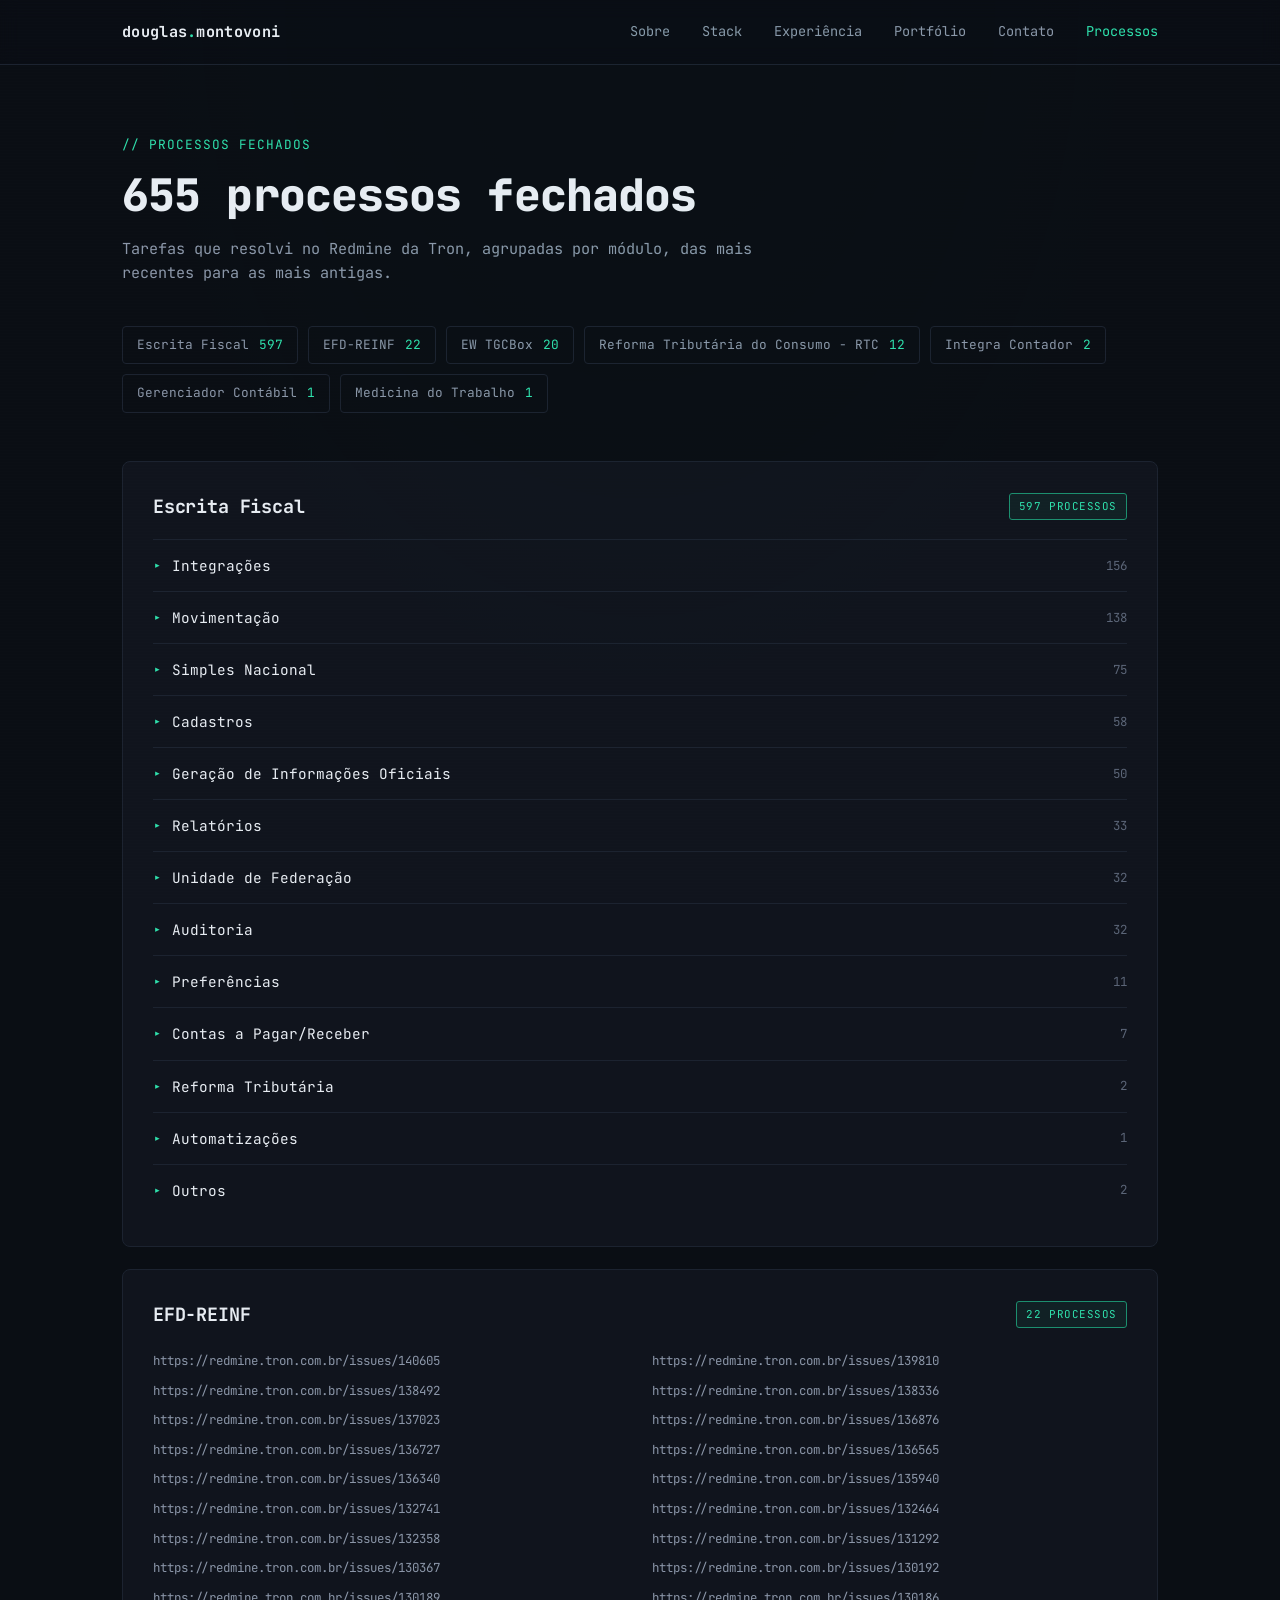
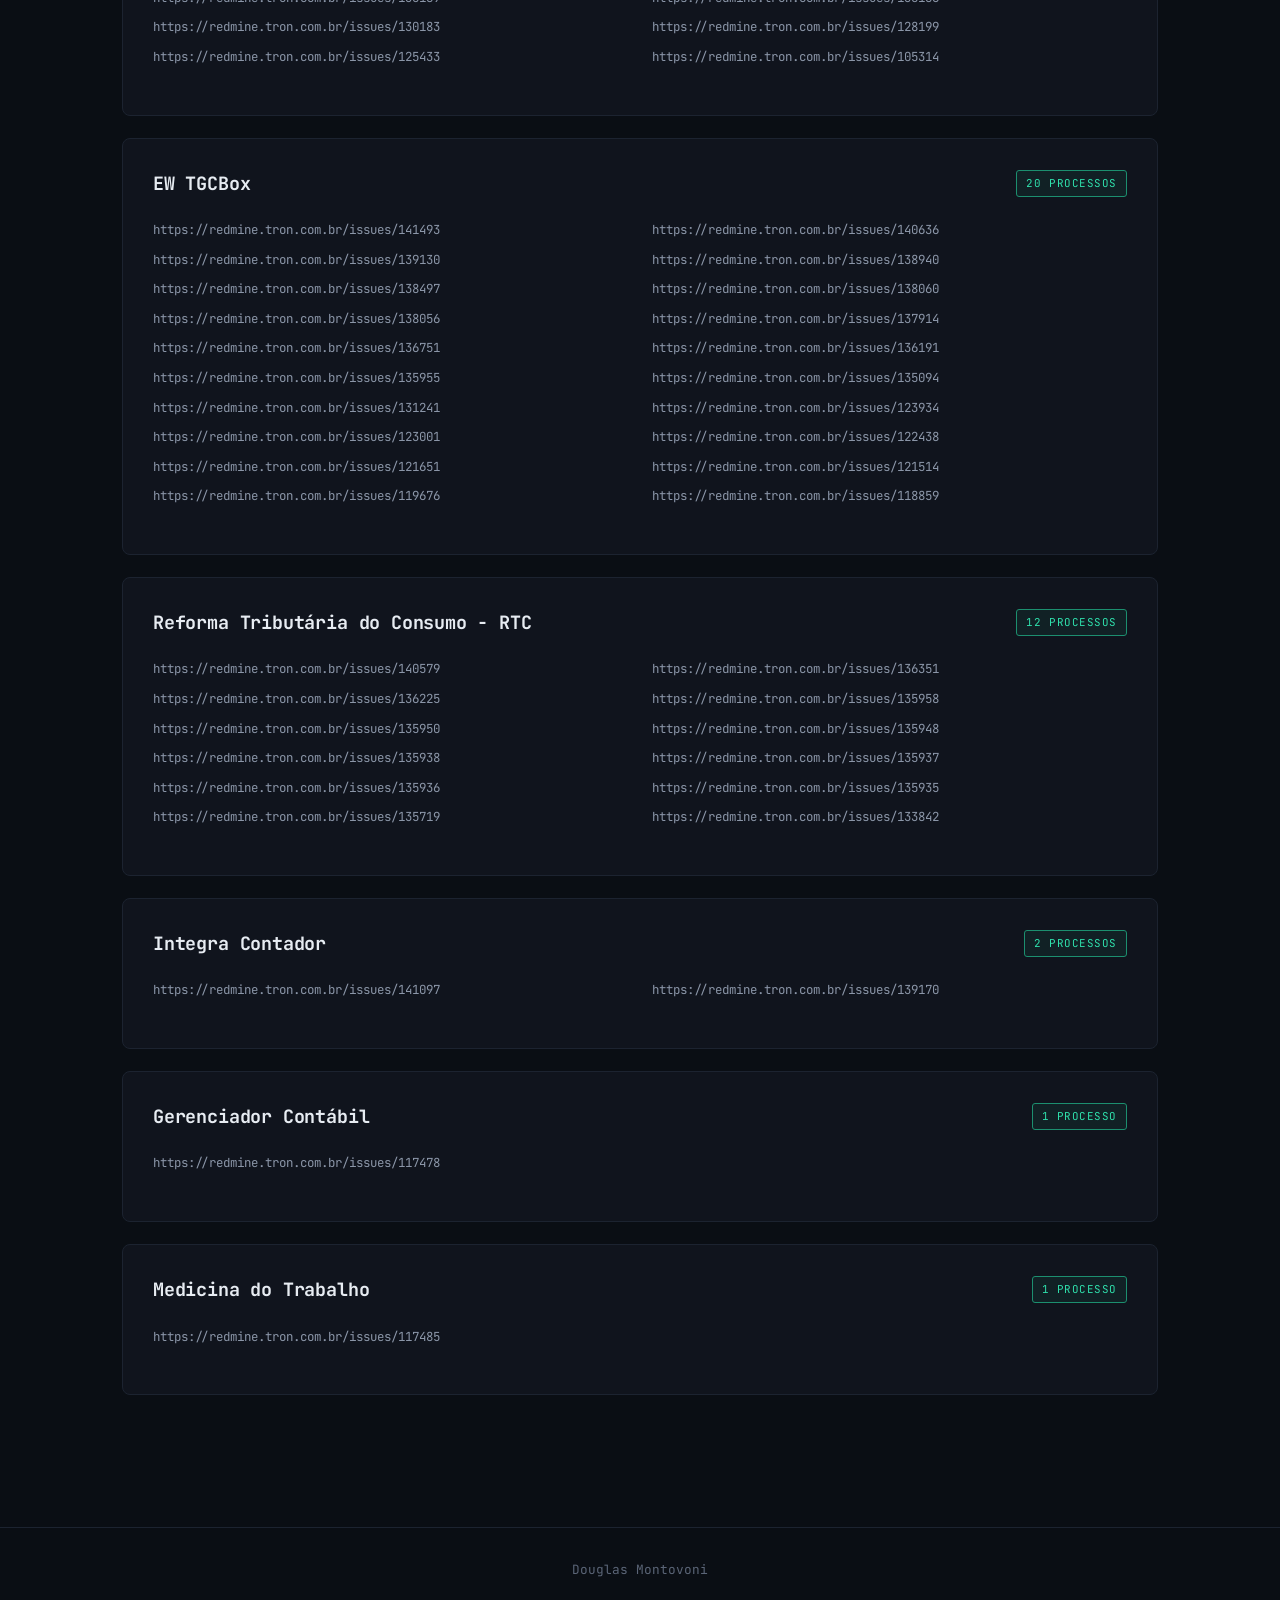
==== commit dffee695: "Refine section lead text in processos.html Removed redundant text in the section lead paragraph." ====
--- a/processos.html
+++ b/processos.html
@@ -38,7 +38,7 @@
     <h1 class="proc-title">655 processos fechados</h1>
     <p class="section-lead">
       Tarefas que resolvi no Redmine da Tron, agrupadas por módulo, das mais recentes para as
-      mais antigas. Os links abrem o Redmine interno da empresa e pedem login.
+      mais antigas.
     </p>
 
     <nav class="proc-index" aria-label="Módulos">
